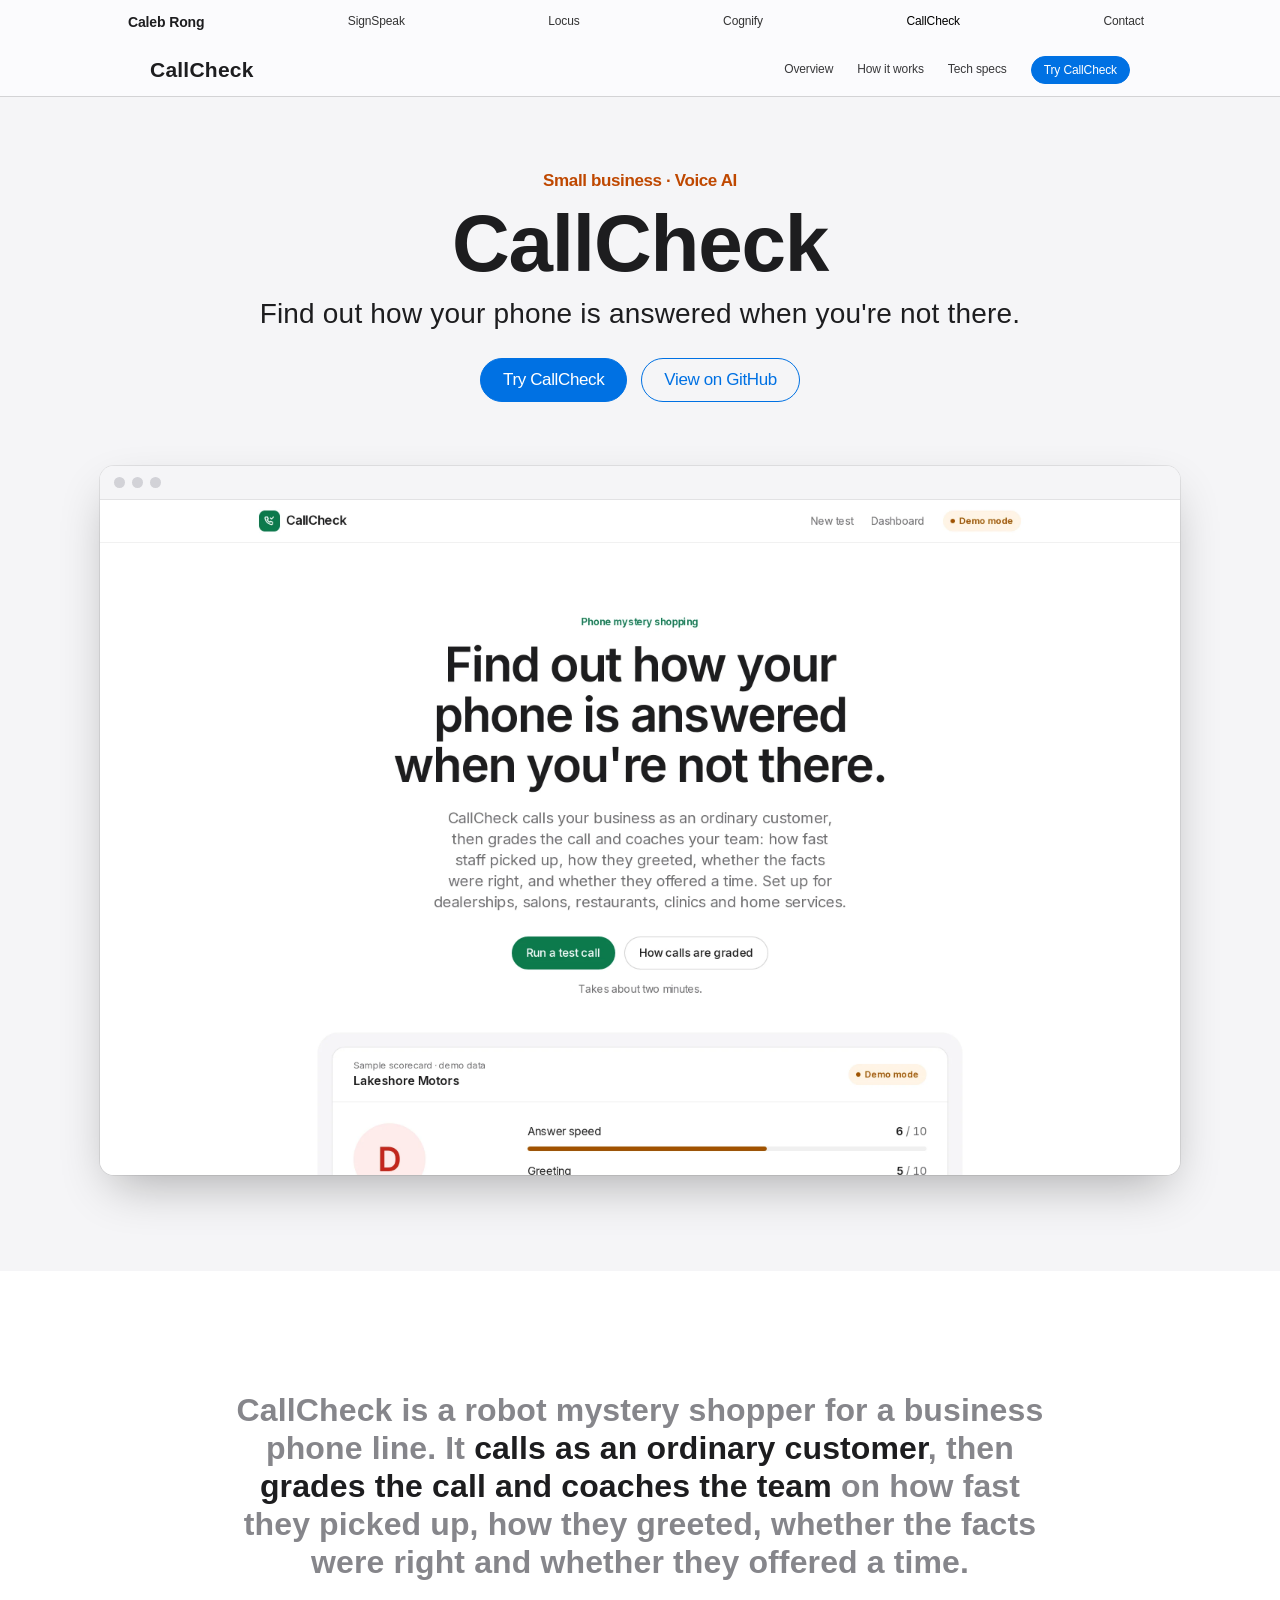
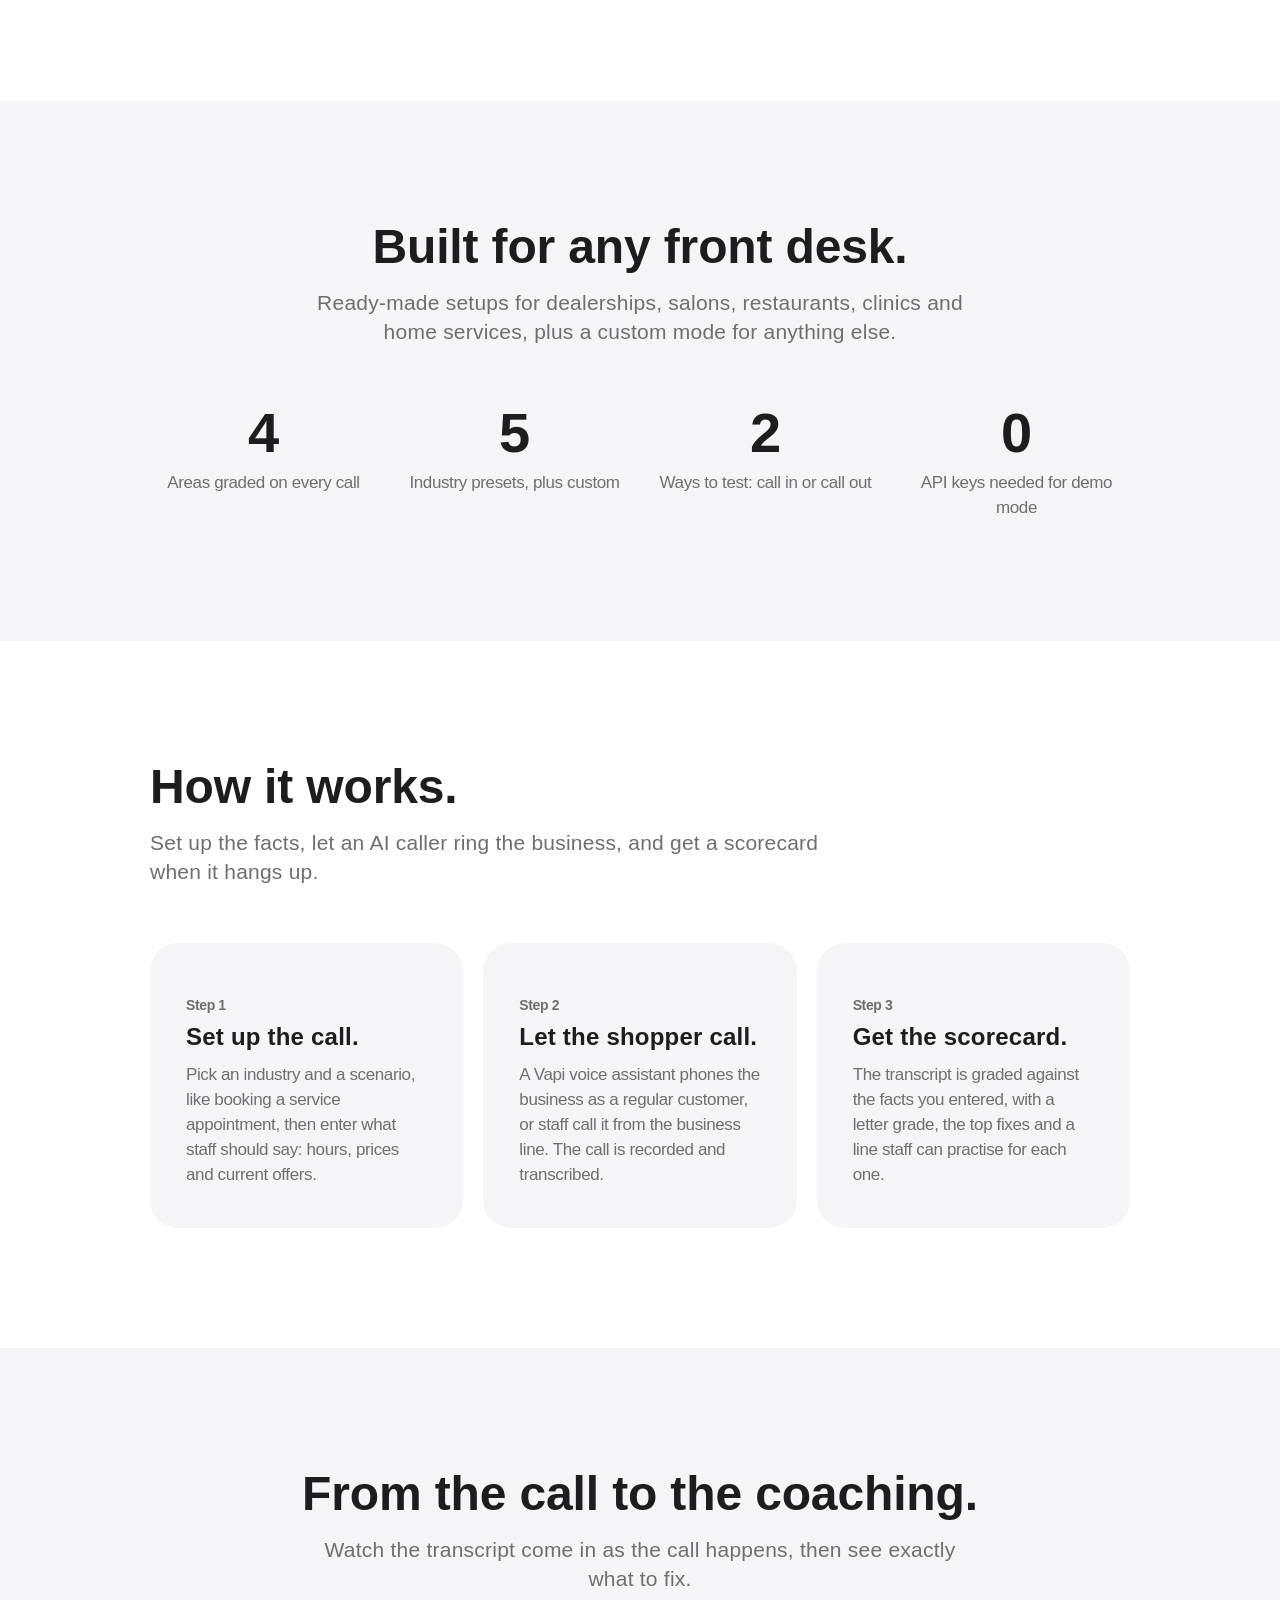
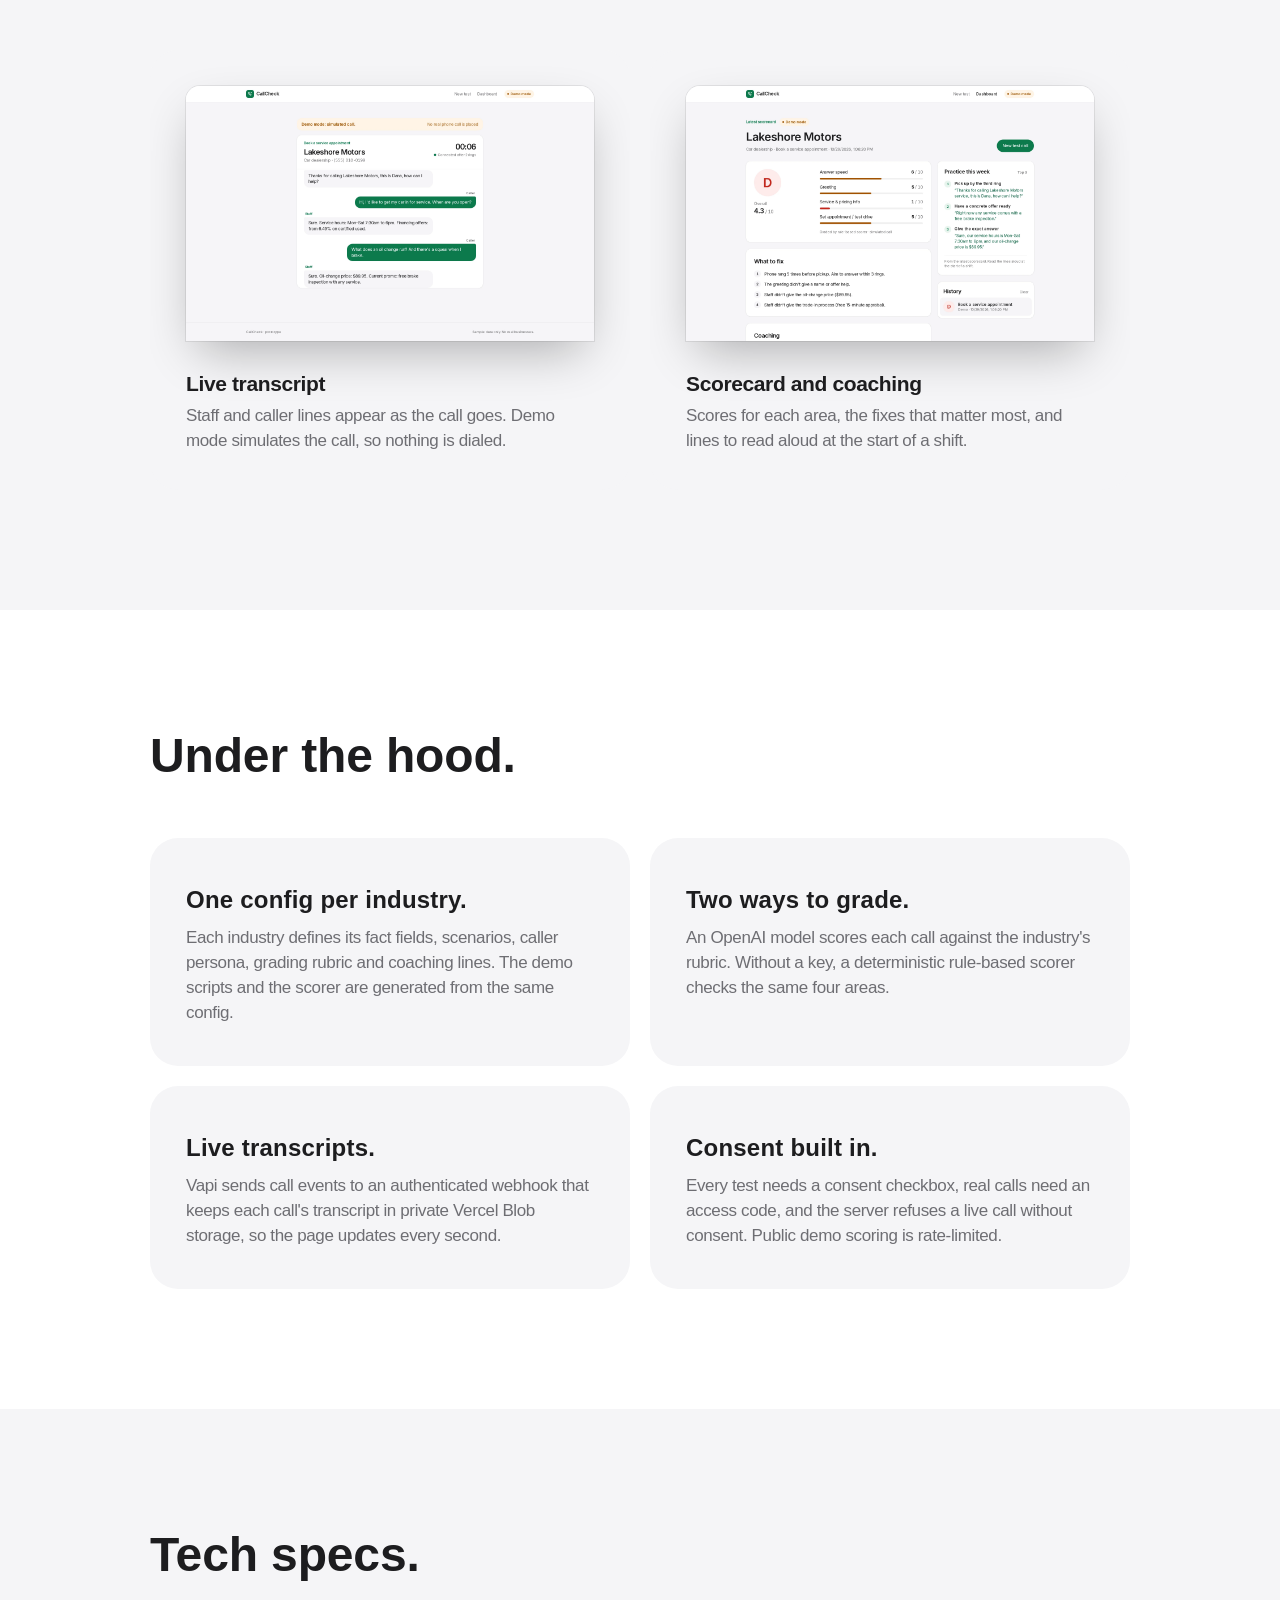
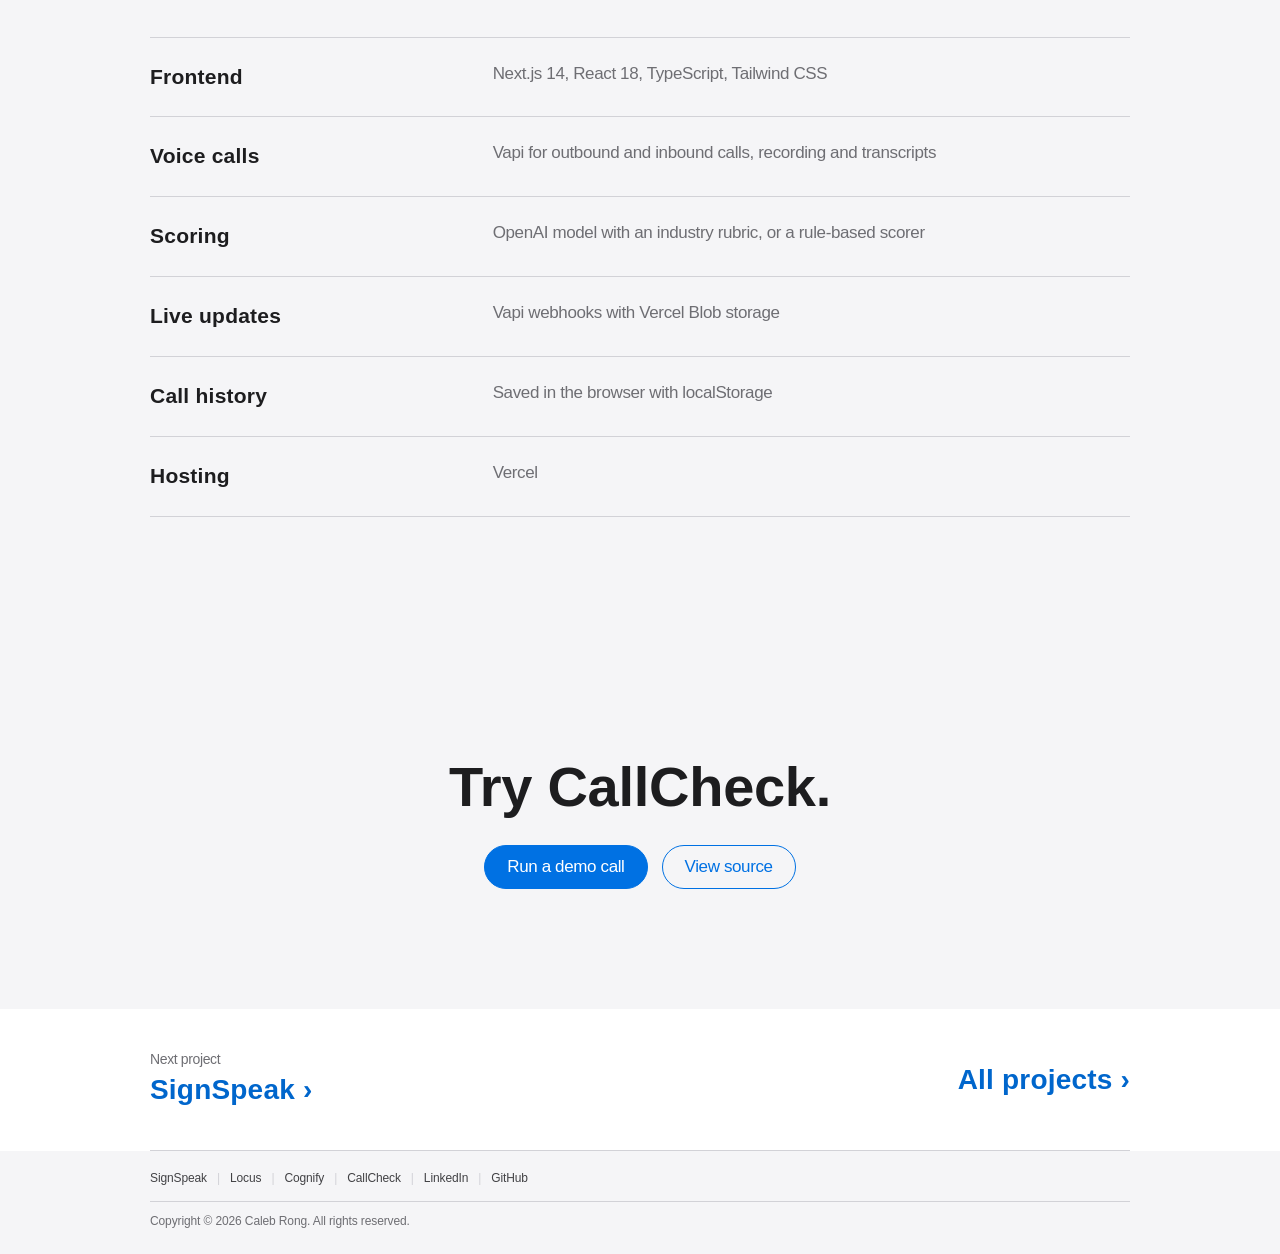
==== callcheck/index.html @ e3b4a8cb "Add CallCheck to the portfolio - New /callcheck/ project page: overview, key numbers, how it works, " ====
<!doctype html>
<html lang="en">
<head>
  <meta charset="utf-8">
  <meta name="viewport" content="width=device-width, initial-scale=1">
  <meta name="theme-color" content="#fbfbfd">
  <title>CallCheck — Caleb Rong</title>
  <meta name="description" content="CallCheck is a robot mystery shopper for a business phone line: it calls as an ordinary customer, then grades the call and coaches staff on answer speed, greeting, accuracy and booking.">
  <meta property="og:title" content="CallCheck — Caleb Rong">
  <meta property="og:description" content="Find out how your phone is answered when you're not there.">
  <meta property="og:type" content="website">
  <meta property="og:site_name" content="Caleb Rong">
  <meta property="og:url" content="https://www.caleb-rong.com/callcheck/">
  <meta property="og:image" content="https://www.caleb-rong.com/assets/og/callcheck.jpg">
  <meta property="og:image:width" content="1200">
  <meta property="og:image:height" content="630">
  <meta property="og:image:alt" content="CallCheck: Find out how your phone is answered when you're not there.">
  <meta name="twitter:card" content="summary_large_image">
  <link rel="canonical" href="https://www.caleb-rong.com/callcheck/">
  <link rel="icon" href="/assets/favicon.svg" type="image/svg+xml">
  <link rel="apple-touch-icon" href="/assets/apple-touch-icon.png">
  <link rel="preload" href="/assets/fonts/Inter-Variable.woff2" as="font" type="font/woff2" crossorigin>
  <link rel="stylesheet" href="/styles.css">
  <script src="/assets/site.js" defer></script>
</head>
<body>
  <a class="skip-link" href="#main">Skip to content</a>

  <nav class="globalnav" aria-label="Global">
    <ul class="globalnav-list">
      <li><a class="brand" href="/">Caleb Rong</a></li>
      <li><a href="/signspeak/">SignSpeak</a></li>
      <li><a href="/locus/">Locus</a></li>
      <li><a href="/cognify/">Cognify</a></li>
      <li><a href="/callcheck/" aria-current="page">CallCheck</a></li>
      <li class="hide-small"><a href="/#contact">Contact</a></li>
    </ul>
  </nav>

  <nav class="localnav" aria-label="CallCheck">
    <div class="container localnav-inner">
      <a class="localnav-title" href="#top">CallCheck</a>
      <div class="localnav-menu">
        <a href="#overview">Overview</a>
        <a href="#how-it-works">How it works</a>
        <a href="#specs">Tech specs</a>
        <a class="button button-small" href="https://callcheck-ten.vercel.app" target="_blank" rel="noopener noreferrer">Try CallCheck<span class="sr-only"> (opens in a new tab)</span></a>
      </div>
    </div>
  </nav>

  <main id="main">
    <section class="project-hero section-alt" id="top" aria-labelledby="page-title">
      <div class="container">
        <p class="eyebrow">Small business · Voice AI</p>
        <h1 class="headline-hero" id="page-title">CallCheck</h1>
        <p class="subhead">Find out how your phone is answered when you're not there.</p>
        <div class="ctas">
          <a class="button" href="https://callcheck-ten.vercel.app" target="_blank" rel="noopener noreferrer">Try CallCheck<span class="sr-only"> (opens in a new tab)</span></a>
          <a class="button button-secondary" href="https://github.com/plut0000/callcheck" target="_blank" rel="noopener noreferrer">View on GitHub<span class="sr-only"> (opens in a new tab)</span></a>
        </div>
      </div>
      <div class="project-hero-media">
        <div class="frame">
          <div class="frame-bar" aria-hidden="true"><i></i><i></i><i></i></div>
          <img src="/assets/img/callcheck-landing.webp" alt="CallCheck landing page: Find out how your phone is answered when you're not there, with a sample scorecard below." width="2880" height="1800">
        </div>
      </div>
    </section>

    <section class="section" id="overview" aria-label="Overview">
      <div class="container">
        <p class="intro reveal">CallCheck is a robot mystery shopper for a business phone line. It <strong>calls as an ordinary customer</strong>, then <strong>grades the call and coaches the team</strong> on how fast they picked up, how they greeted, whether the facts were right and whether they offered a time.</p>
      </div>
    </section>

    <section class="section section-alt" aria-labelledby="highlights-title">
      <div class="container">
        <div class="section-header center reveal">
          <h2 class="headline-section" id="highlights-title">Built for any front desk.</h2>
          <p>Ready-made setups for dealerships, salons, restaurants, clinics and home services, plus a custom mode for anything else.</p>
        </div>
        <dl class="stats reveal">
          <div class="stat"><dt>Areas graded on every call</dt><dd>4</dd></div>
          <div class="stat"><dt>Industry presets, plus custom</dt><dd>5</dd></div>
          <div class="stat"><dt>Ways to test: call in or call out</dt><dd>2</dd></div>
          <div class="stat"><dt>API keys needed for demo mode</dt><dd>0</dd></div>
        </dl>
      </div>
    </section>

    <section class="section" id="how-it-works" aria-labelledby="how-title">
      <div class="container">
        <div class="section-header reveal">
          <h2 class="headline-section" id="how-title">How it works.</h2>
          <p>Set up the facts, let an AI caller ring the business, and get a scorecard when it hangs up.</p>
        </div>
        <div class="cards reveal">
          <article class="card">
            <p class="card-step">Step 1</p>
            <h3>Set up the call.</h3>
            <p>Pick an industry and a scenario, like booking a service appointment, then enter what staff should say: hours, prices and current offers.</p>
          </article>
          <article class="card">
            <p class="card-step">Step 2</p>
            <h3>Let the shopper call.</h3>
            <p>A Vapi voice assistant phones the business as a regular customer, or staff call it from the business line. The call is recorded and transcribed.</p>
          </article>
          <article class="card">
            <p class="card-step">Step 3</p>
            <h3>Get the scorecard.</h3>
            <p>The transcript is graded against the facts you entered, with a letter grade, the top fixes and a line staff can practise for each one.</p>
          </article>
        </div>
      </div>
    </section>

    <section class="section section-alt" aria-labelledby="gallery-title">
      <div class="container">
        <div class="section-header center reveal">
          <h2 class="headline-section" id="gallery-title">From the call to the coaching.</h2>
          <p>Watch the transcript come in as the call happens, then see exactly what to fix.</p>
        </div>
        <div class="gallery reveal">
          <figure>
            <div class="frame"><img src="/assets/img/callcheck-call.webp" alt="CallCheck call screen showing a car dealership call transcript as message bubbles, with a timer." width="2880" height="1800" loading="lazy"></div>
            <figcaption><strong>Live transcript</strong>Staff and caller lines appear as the call goes. Demo mode simulates the call, so nothing is dialed.</figcaption>
          </figure>
          <figure>
            <div class="frame"><img src="/assets/img/callcheck-scorecard.webp" alt="CallCheck scorecard with a D grade, four category scores, fixes and practice tips." width="2880" height="1800" loading="lazy"></div>
            <figcaption><strong>Scorecard and coaching</strong>Scores for each area, the fixes that matter most, and lines to read aloud at the start of a shift.</figcaption>
          </figure>
        </div>
      </div>
    </section>

    <section class="section" aria-labelledby="hood-title">
      <div class="container">
        <div class="section-header reveal">
          <h2 class="headline-section" id="hood-title">Under the hood.</h2>
        </div>
        <div class="cards two reveal">
          <article class="card">
            <h3>One config per industry.</h3>
            <p>Each industry defines its fact fields, scenarios, caller persona, grading rubric and coaching lines. The demo scripts and the scorer are generated from the same config.</p>
          </article>
          <article class="card">
            <h3>Two ways to grade.</h3>
            <p>An OpenAI model scores each call against the industry's rubric. Without a key, a deterministic rule-based scorer checks the same four areas.</p>
          </article>
          <article class="card">
            <h3>Live transcripts.</h3>
            <p>Vapi sends call events to an authenticated webhook that keeps each call's transcript in private Vercel Blob storage, so the page updates every second.</p>
          </article>
          <article class="card">
            <h3>Consent built in.</h3>
            <p>Every test needs a consent checkbox, real calls need an access code, and the server refuses a live call without consent. Public demo scoring is rate-limited.</p>
          </article>
        </div>
      </div>
    </section>

    <section class="section section-alt" id="specs" aria-labelledby="specs-title">
      <div class="container">
        <div class="section-header reveal">
          <h2 class="headline-section" id="specs-title">Tech specs.</h2>
        </div>
        <dl class="specs reveal">
          <div><dt>Frontend</dt><dd>Next.js 14, React 18, TypeScript, Tailwind CSS</dd></div>
          <div><dt>Voice calls</dt><dd>Vapi for outbound and inbound calls, recording and transcripts</dd></div>
          <div><dt>Scoring</dt><dd>OpenAI model with an industry rubric, or a rule-based scorer</dd></div>
          <div><dt>Live updates</dt><dd>Vapi webhooks with Vercel Blob storage</dd></div>
          <div><dt>Call history</dt><dd>Saved in the browser with localStorage</dd></div>
          <div><dt>Hosting</dt><dd>Vercel</dd></div>
        </dl>
      </div>
    </section>

    <section class="cta-band" aria-labelledby="cta-title">
      <div class="container reveal">
        <h2 class="headline" id="cta-title">Try CallCheck.</h2>
        <div class="ctas">
          <a class="button" href="https://callcheck-ten.vercel.app" target="_blank" rel="noopener noreferrer">Run a demo call<span class="sr-only"> (opens in a new tab)</span></a>
          <a class="button button-secondary" href="https://github.com/plut0000/callcheck" target="_blank" rel="noopener noreferrer">View source<span class="sr-only"> (opens in a new tab)</span></a>
        </div>
      </div>
    </section>

    <div class="container next-project">
      <div><span>Next project</span><a class="more" href="/signspeak/">SignSpeak</a></div>
      <a class="more" href="/">All projects</a>
    </div>
  </main>

  <footer class="footer">
    <div class="container">
      <ul class="footer-links">
        <li><a href="/signspeak/">SignSpeak</a></li>
        <li><a href="/locus/">Locus</a></li>
        <li><a href="/cognify/">Cognify</a></li>
        <li><a href="/callcheck/">CallCheck</a></li>
        <li><a href="https://www.linkedin.com/in/calebrong/" target="_blank" rel="noopener noreferrer">LinkedIn</a></li>
        <li><a href="https://github.com/plut0000" target="_blank" rel="noopener noreferrer">GitHub</a></li>
      </ul>
      <p>Copyright © 2026 Caleb Rong. All rights reserved.</p>
    </div>
  </footer>
</body>
</html>
---- styles.css ----
@font-face {
  font-family: "InterVariable";
  src: url("/assets/fonts/Inter-Variable.woff2") format("woff2");
  font-weight: 100 900;
  font-display: swap;
}

:root {
  --text: #1d1d1f;
  --text-secondary: #6e6e73;
  --text-tertiary: #86868b;
  --bg: #fff;
  --bg-alt: #f5f5f7;
  --border: #d2d2d7;
  --blue: #0071e3;
  --link: #0066cc;
  --link-dark: #2997ff;
  --accent: #bf4800;
  --radius-card: 28px;
  --radius-frame: 14px;
  --content: 980px;
  --gutter: 22px;
  --font: -apple-system, BlinkMacSystemFont, "SF Pro Display", "SF Pro Text", "InterVariable", "Helvetica Neue", Helvetica, Arial, sans-serif;
}

/* Base */

*,
*::before,
*::after {
  box-sizing: border-box;
}

html {
  scroll-behavior: smooth;
  scroll-padding-top: 64px;
}

body {
  margin: 0;
  background: var(--bg);
  color: var(--text);
  font-family: var(--font);
  font-size: 17px;
  line-height: 1.47;
  letter-spacing: -0.022em;
  -webkit-font-smoothing: antialiased;
  -moz-osx-font-smoothing: grayscale;
}

h1,
h2,
h3,
p,
dl,
dd,
figure {
  margin: 0;
}

h1,
h2,
h3 {
  font-weight: 600;
  text-wrap: balance;
}

a {
  color: var(--link);
  text-decoration: none;
}

a:hover {
  text-decoration: underline;
}

img {
  display: block;
  max-width: 100%;
  height: auto;
}

:is(a, button):focus-visible {
  outline: 2px solid var(--blue);
  outline-offset: 3px;
  border-radius: 4px;
}

.container {
  width: min(var(--content), 100% - 2 * var(--gutter));
  margin-inline: auto;
}

.sr-only {
  position: absolute;
  width: 1px;
  height: 1px;
  padding: 0;
  margin: -1px;
  overflow: hidden;
  clip: rect(0, 0, 0, 0);
  white-space: nowrap;
  border: 0;
}

.skip-link {
  position: fixed;
  top: -100px;
  left: 12px;
  z-index: 100;
  padding: 8px 14px;
  border-radius: 8px;
  background: var(--text);
  color: #fff;
  font-size: 14px;
}

.skip-link:focus {
  top: 8px;
  text-decoration: none;
}

/* Buttons and links */

.button {
  display: inline-flex;
  align-items: center;
  justify-content: center;
  min-height: 44px;
  padding: 11px 22px;
  border: 1px solid var(--blue);
  border-radius: 980px;
  background: var(--blue);
  color: #fff;
  font-size: 17px;
  line-height: 1.18;
  letter-spacing: -0.022em;
  white-space: nowrap;
  transition: background-color 0.2s, color 0.2s;
}

.button:hover {
  background: #0077ed;
  text-decoration: none;
}

.button-secondary {
  background: transparent;
  color: var(--blue);
}

.button-secondary:hover {
  background: var(--blue);
  color: #fff;
}

.dark .button-secondary {
  border-color: var(--link-dark);
  color: var(--link-dark);
}

.dark .button-secondary:hover {
  background: var(--link-dark);
  color: #000;
}

.button-small {
  min-height: 28px;
  padding: 4px 12px;
  font-size: 12px;
  letter-spacing: -0.01em;
}

.ctas {
  display: flex;
  flex-wrap: wrap;
  justify-content: center;
  gap: 14px;
  margin-top: 28px;
}

.more {
  font-size: 17px;
}

.more::after {
  content: " ›";
}

/* Global navigation */

.globalnav {
  position: relative;
  z-index: 50;
  height: 44px;
  background: rgb(251 251 253 / 0.8);
  backdrop-filter: saturate(180%) blur(20px);
  -webkit-backdrop-filter: saturate(180%) blur(20px);
}

.globalnav.sticky {
  position: sticky;
  top: 0;
}

.globalnav-list {
  display: flex;
  align-items: center;
  justify-content: space-between;
  height: 100%;
  width: min(1024px, 100% - 2 * var(--gutter));
  margin: 0 auto;
  padding: 0;
  list-style: none;
}

.globalnav a {
  display: inline-flex;
  align-items: center;
  height: 44px;
  padding: 0 8px;
  color: rgb(0 0 0 / 0.8);
  font-size: 12px;
  letter-spacing: -0.01em;
  transition: color 0.2s;
}

.globalnav a:hover {
  color: #000;
  text-decoration: none;
}

.globalnav a[aria-current="page"] {
  color: #000;
}

.globalnav .brand {
  padding-left: 0;
  font-size: 14px;
  font-weight: 600;
  color: var(--text);
}

/* Local (project) navigation */

.localnav {
  position: sticky;
  top: 0;
  z-index: 40;
  border-bottom: 1px solid rgb(0 0 0 / 0.16);
  background: rgb(251 251 253 / 0.8);
  backdrop-filter: saturate(180%) blur(20px);
  -webkit-backdrop-filter: saturate(180%) blur(20px);
}

.localnav-inner {
  display: flex;
  align-items: center;
  justify-content: space-between;
  height: 52px;
}

.localnav-title {
  font-size: 21px;
  font-weight: 600;
  letter-spacing: 0.011em;
  color: var(--text);
}

.localnav-title:hover {
  text-decoration: none;
}

.localnav-menu {
  display: flex;
  align-items: center;
  gap: 24px;
}

.localnav-menu > a:not(.button) {
  font-size: 12px;
  letter-spacing: -0.01em;
  color: var(--text);
  opacity: 0.88;
}

.localnav-menu > a:not(.button):hover {
  color: var(--link);
  text-decoration: none;
  opacity: 1;
}

/* Typography helpers */

.eyebrow {
  font-size: 17px;
  font-weight: 600;
  color: var(--accent);
}

.headline-hero {
  font-size: 80px;
  line-height: 1.05;
  letter-spacing: -0.015em;
}

.headline {
  font-size: 56px;
  line-height: 1.07;
  letter-spacing: -0.005em;
}

.headline-section {
  font-size: 48px;
  line-height: 1.08;
  letter-spacing: -0.003em;
}

.subhead {
  font-size: 28px;
  font-weight: 400;
  line-height: 1.14;
  letter-spacing: 0.007em;
}

.center {
  text-align: center;
}

/* Home hero */

.home-hero {
  padding: 96px 0 72px;
  text-align: center;
}

.home-hero .eyebrow {
  margin-bottom: 8px;
  color: var(--text-secondary);
  font-weight: 500;
  font-size: 21px;
  letter-spacing: 0.011em;
}

.home-hero .subhead {
  max-width: 720px;
  margin: 16px auto 0;
  color: var(--text-secondary);
}

/* Home project tiles */

.tiles {
  display: grid;
  gap: 12px;
  padding: 0 12px 12px;
}

.tiles-split {
  display: grid;
  grid-template-columns: repeat(2, minmax(0, 1fr));
  gap: 12px;
}

.tile {
  position: relative;
  display: flex;
  flex-direction: column;
  align-items: center;
  overflow: hidden;
  padding: 56px 24px 0;
  background: var(--bg-alt);
  text-align: center;
}

.tile.dark {
  background: #000;
  color: #f5f5f7;
}

.tile-full {
  min-height: 692px;
}

.tile-half {
  min-height: 580px;
}

.tile .eyebrow {
  margin-bottom: 6px;
  font-size: 14px;
  letter-spacing: -0.016em;
}

.tile.dark .eyebrow {
  color: #ff9f4d;
}

.tile h2 {
  font-size: 56px;
  line-height: 1.07;
  letter-spacing: -0.005em;
}

.tile-half h2 {
  font-size: 40px;
  line-height: 1.1;
}

.tile .subhead {
  margin-top: 6px;
}

.tile-half .subhead {
  font-size: 21px;
  line-height: 1.19;
  letter-spacing: 0.011em;
}

.tile .ctas {
  margin-top: 18px;
}

.tile-half .button {
  min-height: 36px;
  padding: 8px 16px;
  font-size: 14px;
}

.tile-media {
  width: min(960px, 92%);
  margin-top: auto;
  padding-top: 40px;
}

.tile-half .tile-media {
  width: 94%;
}

/* Crop the two half-tile screenshots to one shape so their frames line up. */
.tile-half .frame img {
  width: 100%;
  aspect-ratio: 16 / 10;
  object-fit: cover;
  object-position: top center;
}

/* Screenshot frame: a quiet browser window with only the corners and shadow. */

.frame {
  overflow: hidden;
  border-radius: var(--radius-frame);
  background: #fff;
  box-shadow: 0 0 0 1px rgb(0 0 0 / 0.08), 0 20px 50px -12px rgb(0 0 0 / 0.3);
}

.dark .frame {
  box-shadow: 0 0 0 1px rgb(255 255 255 / 0.12), 0 24px 60px -12px rgb(0 0 0 / 0.8);
}

.tile-media .frame {
  border-bottom-left-radius: 0;
  border-bottom-right-radius: 0;
}

.tile:hover .frame {
  transform: translateY(-4px);
}

.frame {
  transition: transform 0.6s cubic-bezier(0.2, 0.8, 0.2, 1);
}

.frame-bar {
  display: flex;
  gap: 7px;
  padding: 11px 14px;
  border-bottom: 1px solid rgb(0 0 0 / 0.08);
  background: #f5f5f7;
}

.frame-bar i {
  width: 11px;
  height: 11px;
  border-radius: 50%;
  background: #d2d2d7;
}

.dark .frame-bar {
  border-bottom-color: rgb(255 255 255 / 0.1);
  background: #1d1d1f;
}

.dark .frame-bar i {
  background: #48484a;
}

/* Contact */

.contact {
  padding: 120px 0;
  text-align: center;
}

.contact .subhead {
  margin-top: 12px;
  color: var(--text-secondary);
}

/* Project page hero */

.project-hero {
  padding: 72px 0 96px;
  text-align: center;
  overflow: hidden;
}

.project-hero .eyebrow {
  margin-bottom: 8px;
}

.project-hero .subhead {
  margin-top: 12px;
}

.project-hero-media {
  width: min(1080px, 100% - 2 * var(--gutter));
  margin: 64px auto 0;
}

.project-hero.dark {
  background: #000;
  color: #f5f5f7;
}

.project-hero.dark .eyebrow {
  color: #ff9f4d;
}

/* Sections */

.section {
  padding: 120px 0;
}

.section-alt {
  background: var(--bg-alt);
}

.section-header {
  margin-bottom: 56px;
}

.section-header p {
  max-width: 680px;
  margin-top: 16px;
  font-size: 21px;
  line-height: 1.38;
  letter-spacing: 0.011em;
  color: var(--text-secondary);
}

.section-header.center p {
  margin-inline: auto;
}

/* Big intro paragraph with emphasized phrases */

.intro {
  max-width: 820px;
  margin: 0 auto;
  font-size: 32px;
  font-weight: 600;
  line-height: 1.19;
  letter-spacing: 0.004em;
  color: var(--text-tertiary);
  text-align: center;
}

.intro strong {
  color: var(--text);
  font-weight: 600;
}

/* Stats */

.stats {
  display: grid;
  grid-template-columns: repeat(4, minmax(0, 1fr));
  gap: 32px 24px;
  text-align: center;
}

.stats.three {
  grid-template-columns: repeat(3, minmax(0, 1fr));
}

.stat dt {
  order: 2;
  margin-top: 8px;
  font-size: 17px;
  color: var(--text-secondary);
}

.stat {
  display: flex;
  flex-direction: column;
}

.stat dd {
  order: 1;
  font-size: 56px;
  font-weight: 600;
  line-height: 1.07;
  letter-spacing: -0.005em;
  font-variant-numeric: tabular-nums;
}

.stat dd small {
  font-size: 0.5em;
  font-weight: 600;
}

/* Cards */

.cards {
  display: grid;
  grid-template-columns: repeat(3, minmax(0, 1fr));
  gap: 20px;
}

.cards.two {
  grid-template-columns: repeat(2, minmax(0, 1fr));
}

.card {
  padding: 40px 36px;
  border-radius: var(--radius-card);
  background: var(--bg-alt);
}

.section-alt .card {
  background: var(--bg);
}

.card-step {
  font-size: 14px;
  font-weight: 600;
  color: var(--accent);
}

.card h3 {
  margin-top: 8px;
  font-size: 24px;
  line-height: 1.17;
  letter-spacing: 0.009em;
}

.card p {
  margin-top: 12px;
  color: var(--text-secondary);
}

/* Gallery */

.gallery {
  display: grid;
  grid-template-columns: repeat(2, minmax(0, 1fr));
  gap: 20px;
}

.gallery figure {
  overflow: hidden;
  border-radius: var(--radius-card);
  background: var(--bg-alt);
}

.gallery .frame {
  margin: 36px 36px 0;
  border-bottom-left-radius: 0;
  border-bottom-right-radius: 0;
}

.gallery figcaption {
  padding: 28px 36px 36px;
  font-size: 17px;
  color: var(--text-secondary);
}

.gallery figcaption strong {
  display: block;
  margin-bottom: 4px;
  font-size: 21px;
  font-weight: 600;
  color: var(--text);
}

.showcase {
  width: min(1080px, 100% - 2 * var(--gutter));
  margin: 0 auto;
}

.showcase figcaption {
  max-width: 680px;
  margin: 28px auto 0;
  font-size: 17px;
  color: var(--text-secondary);
  text-align: center;
}

/* Tech specs */

.specs {
  border-top: 1px solid var(--border);
}

.specs > div {
  display: grid;
  grid-template-columns: minmax(0, 1fr) minmax(0, 2fr);
  gap: 24px;
  padding: 24px 0;
  border-bottom: 1px solid var(--border);
}

.specs dt {
  font-size: 21px;
  font-weight: 600;
  letter-spacing: 0.011em;
}

.specs dd {
  color: var(--text-secondary);
}

/* End-of-page call to action and next project */

.cta-band {
  padding: 120px 0;
  background: var(--bg-alt);
  text-align: center;
}

.next-project {
  display: flex;
  align-items: center;
  justify-content: space-between;
  gap: 24px;
  padding: 40px 0;
  border-bottom: 1px solid var(--border);
}

.next-project span {
  display: block;
  font-size: 14px;
  color: var(--text-secondary);
}

.next-project a {
  font-size: 28px;
  font-weight: 600;
  letter-spacing: 0.007em;
}

/* Footer */

.footer {
  padding: 20px 0 24px;
  background: var(--bg-alt);
  font-size: 12px;
  line-height: 1.33;
  letter-spacing: -0.01em;
  color: var(--text-secondary);
}

.footer-links {
  display: flex;
  flex-wrap: wrap;
  gap: 8px 0;
  margin: 0 0 12px;
  padding: 0 0 14px;
  border-bottom: 1px solid var(--border);
  list-style: none;
}

.footer-links li + li::before {
  content: "|";
  margin: 0 10px;
  color: var(--border);
}

.footer-links a {
  color: #424245;
}

/* Scroll reveal (only when JS is available) */

.js .reveal {
  opacity: 0;
  transform: translateY(32px);
  transition: opacity 0.9s ease, transform 0.9s cubic-bezier(0.2, 0.8, 0.2, 1);
}

.js .reveal.is-visible {
  opacity: 1;
  transform: none;
}

/* Responsive */

@media (max-width: 1068px) {
  .headline-hero {
    font-size: 64px;
  }

  .headline,
  .tile h2 {
    font-size: 48px;
  }

  .headline-section {
    font-size: 40px;
  }

  .subhead {
    font-size: 24px;
  }

  .tile-half h2 {
    font-size: 32px;
  }

  .tile-half .subhead {
    font-size: 19px;
  }

  .tile-full {
    min-height: 620px;
  }

  .tile-half {
    min-height: 500px;
  }

  .intro {
    font-size: 28px;
  }

  .stat dd {
    font-size: 48px;
  }

  .card {
    padding: 32px 28px;
  }
}

@media (max-width: 834px) {
  .tiles-split,
  .cards,
  .cards.two,
  .gallery {
    grid-template-columns: 1fr;
  }

  .stats {
    grid-template-columns: repeat(2, minmax(0, 1fr));
  }

  .tile-half {
    min-height: 0;
  }
}

@media (max-width: 734px) {
  :root {
    --gutter: 16px;
  }

  .headline-hero {
    font-size: 48px;
  }

  .headline,
  .tile h2 {
    font-size: 40px;
  }

  .headline-section {
    font-size: 32px;
  }

  .subhead {
    font-size: 21px;
    line-height: 1.19;
  }

  .home-hero {
    padding: 64px 0 48px;
  }

  .home-hero .eyebrow {
    font-size: 17px;
  }

  .tiles {
    padding: 0 0 12px;
  }

  .tile {
    padding-top: 48px;
  }

  .tile-full {
    min-height: 0;
  }

  .tile-media {
    width: 100%;
    padding-top: 32px;
  }

  .tile-half h2 {
    font-size: 32px;
  }

  .section,
  .contact,
  .cta-band {
    padding: 80px 0;
  }

  .section-header {
    margin-bottom: 40px;
  }

  .section-header p {
    font-size: 19px;
  }

  .intro {
    font-size: 24px;
    text-align: left;
  }

  .stat dd {
    font-size: 40px;
  }

  .project-hero {
    padding: 48px 0 64px;
  }

  .project-hero-media {
    margin-top: 40px;
  }

  .localnav-menu > a:not(.button) {
    display: none;
  }

  .gallery .frame {
    margin: 24px 24px 0;
  }

  .gallery figcaption {
    padding: 24px;
  }

  .specs > div {
    grid-template-columns: 1fr;
    gap: 4px;
    padding: 20px 0;
  }

  .specs dt {
    font-size: 19px;
  }

  .globalnav .hide-small {
    display: none;
  }

  .globalnav a {
    padding: 0 6px;
  }

  .next-project a {
    font-size: 24px;
  }
}

@media (prefers-reduced-motion: reduce) {
  html {
    scroll-behavior: auto;
  }

  *,
  *::before,
  *::after {
    transition: none !important;
  }

  .js .reveal {
    opacity: 1;
    transform: none;
  }
}
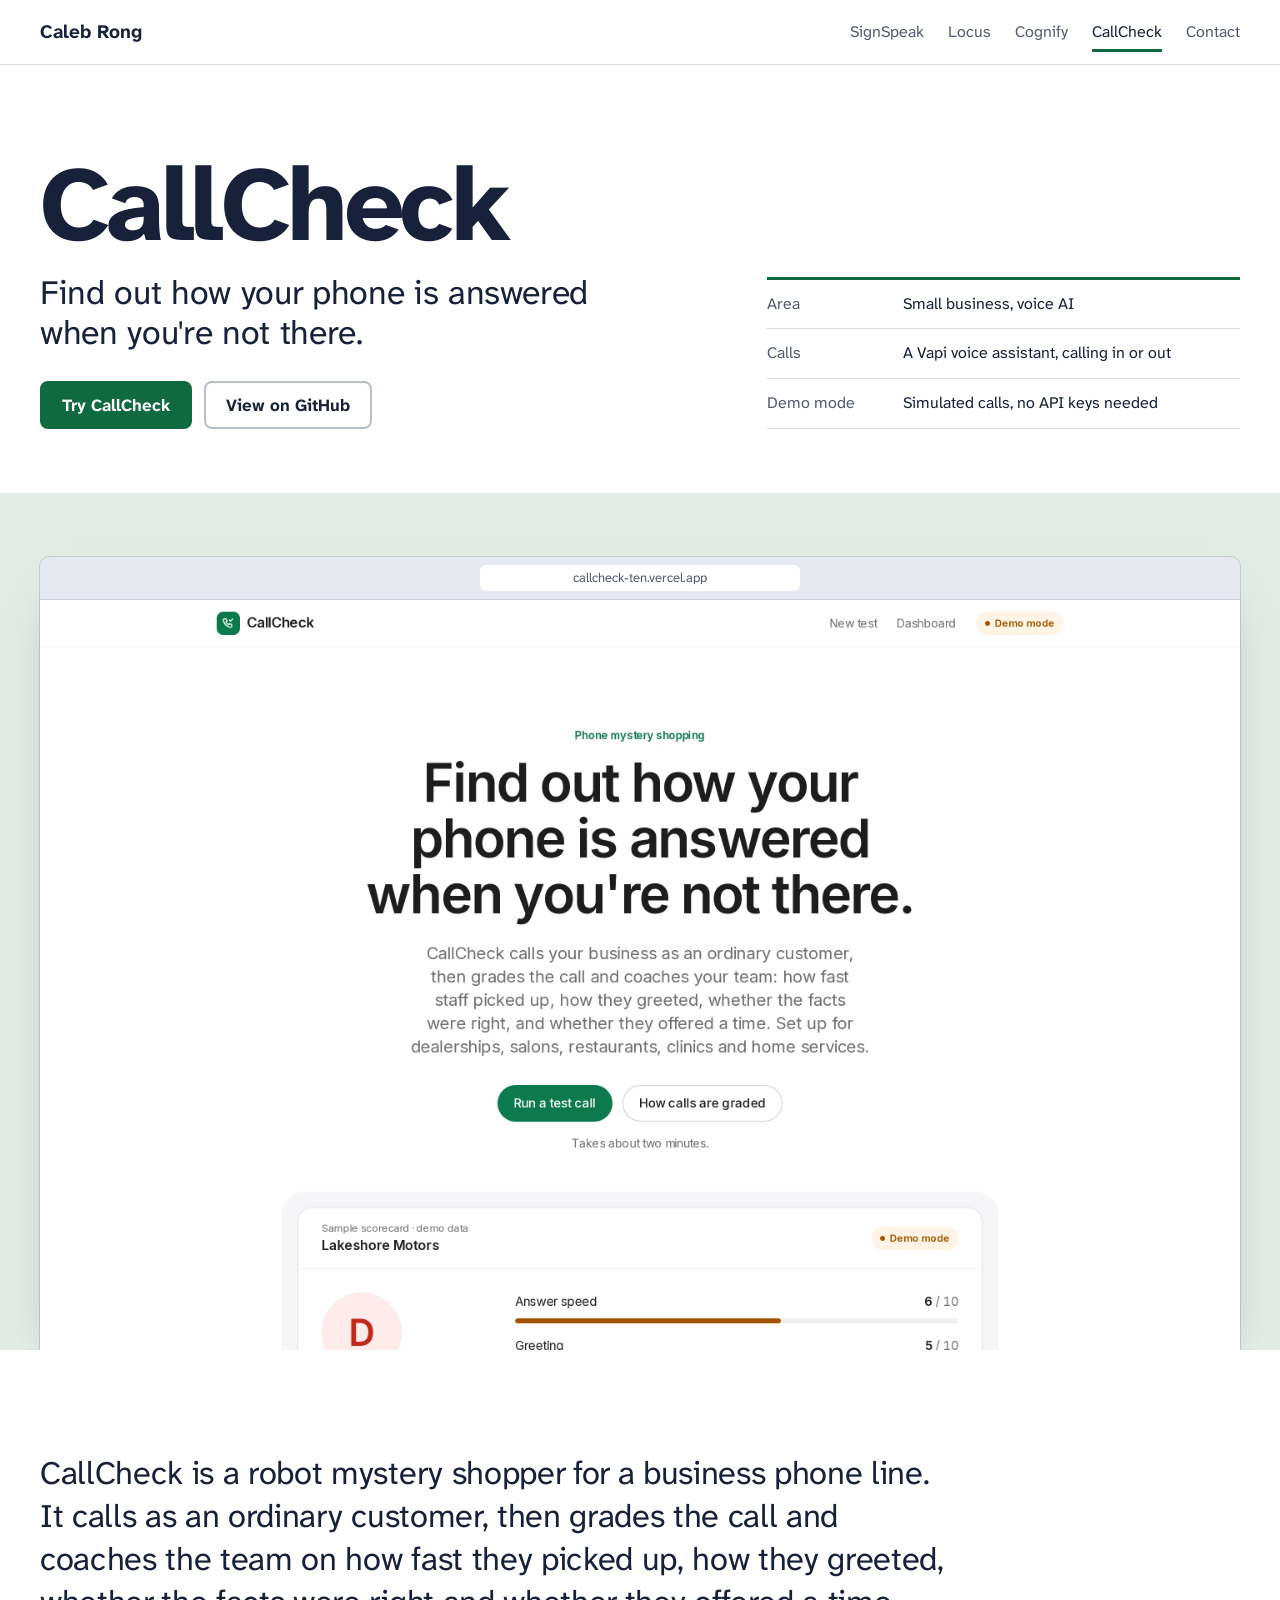
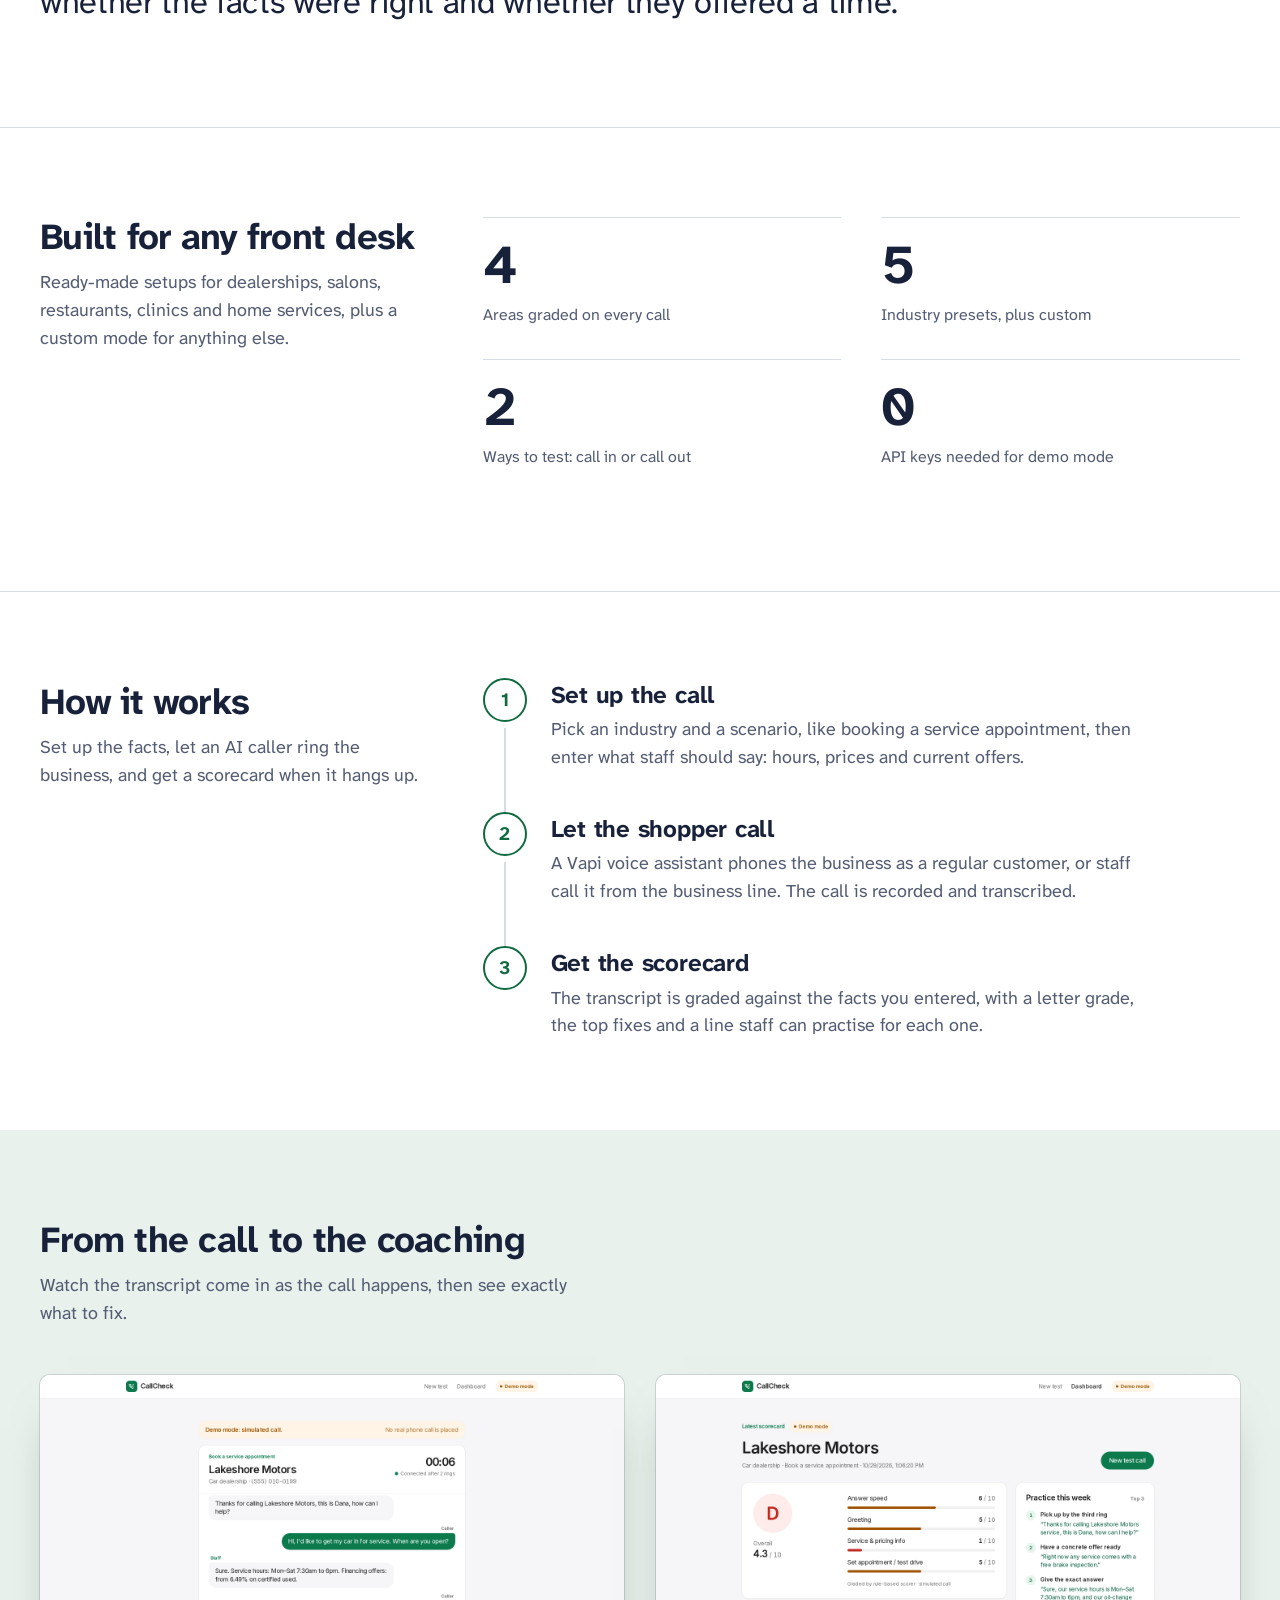
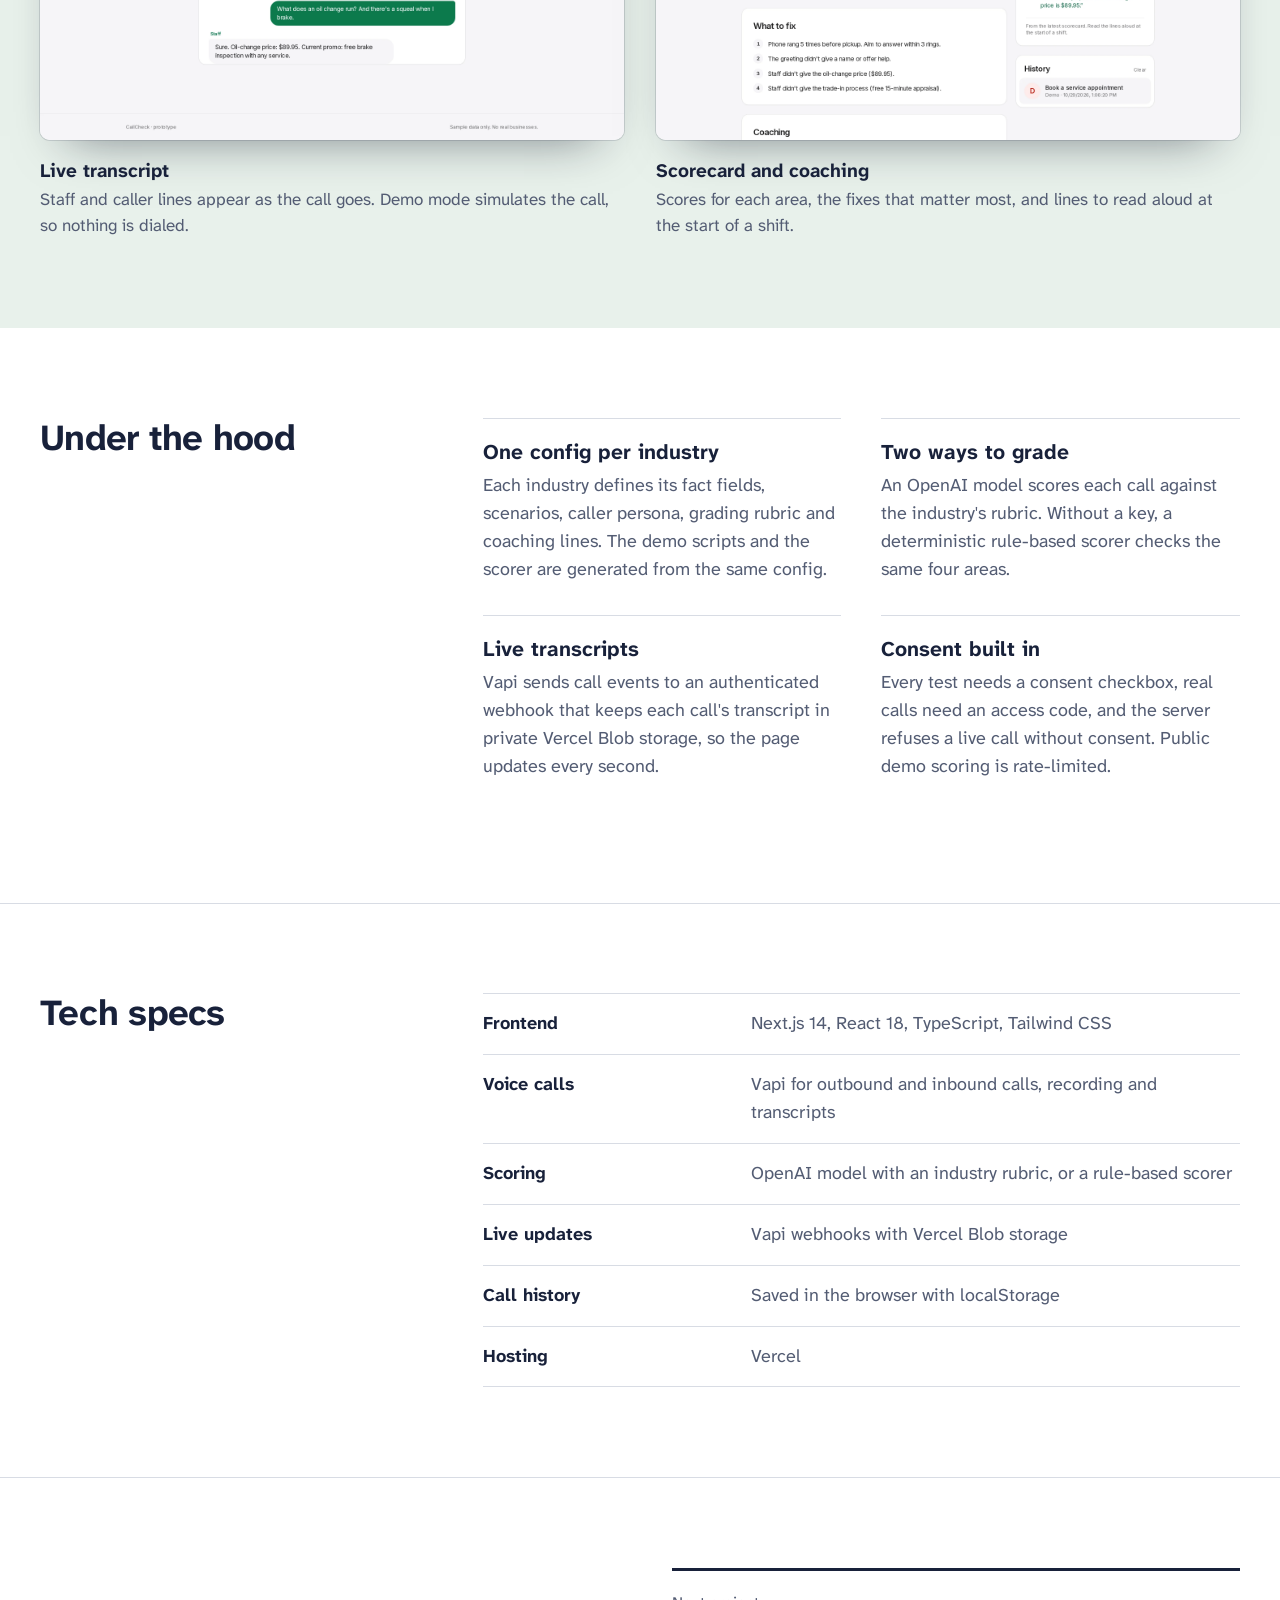
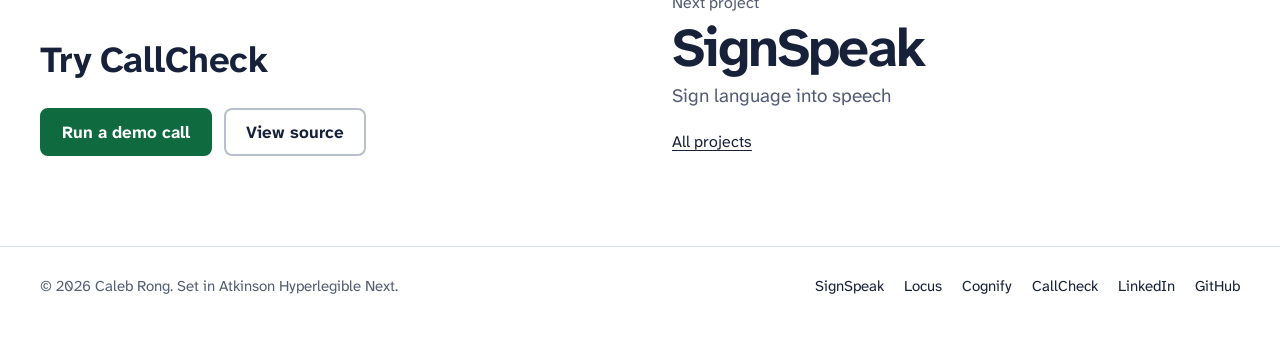
==== commit b4900c92: "Redesign the portfolio with its own visual identity Replace the apple.com-style layout with a design" ====
--- a/callcheck/index.html
+++ b/callcheck/index.html
@@ -3,7 +3,7 @@
 <head>
   <meta charset="utf-8">
   <meta name="viewport" content="width=device-width, initial-scale=1">
-  <meta name="theme-color" content="#fbfbfd">
+  <meta name="theme-color" content="#ffffff">
   <title>CallCheck — Caleb Rong</title>
   <meta name="description" content="CallCheck is a robot mystery shopper for a business phone line: it calls as an ordinary customer, then grades the call and coaches staff on answer speed, greeting, accuracy and booking.">
   <meta property="og:title" content="CallCheck — Caleb Rong">
@@ -19,109 +19,100 @@
   <link rel="canonical" href="https://www.caleb-rong.com/callcheck/">
   <link rel="icon" href="/assets/favicon.svg" type="image/svg+xml">
   <link rel="apple-touch-icon" href="/assets/apple-touch-icon.png">
-  <link rel="preload" href="/assets/fonts/Inter-Variable.woff2" as="font" type="font/woff2" crossorigin>
+  <link rel="preload" href="/assets/fonts/AtkinsonHyperlegibleNext-Variable.woff2" as="font" type="font/woff2" crossorigin>
   <link rel="stylesheet" href="/styles.css">
-  <script src="/assets/site.js" defer></script>
 </head>
-<body>
+<body class="callcheck">
   <a class="skip-link" href="#main">Skip to content</a>
 
-  <nav class="globalnav" aria-label="Global">
-    <ul class="globalnav-list">
-      <li><a class="brand" href="/">Caleb Rong</a></li>
-      <li><a href="/signspeak/">SignSpeak</a></li>
-      <li><a href="/locus/">Locus</a></li>
-      <li><a href="/cognify/">Cognify</a></li>
-      <li><a href="/callcheck/" aria-current="page">CallCheck</a></li>
-      <li class="hide-small"><a href="/#contact">Contact</a></li>
-    </ul>
-  </nav>
-
-  <nav class="localnav" aria-label="CallCheck">
-    <div class="container localnav-inner">
-      <a class="localnav-title" href="#top">CallCheck</a>
-      <div class="localnav-menu">
-        <a href="#overview">Overview</a>
-        <a href="#how-it-works">How it works</a>
-        <a href="#specs">Tech specs</a>
-        <a class="button button-small" href="https://callcheck-ten.vercel.app" target="_blank" rel="noopener noreferrer">Try CallCheck<span class="sr-only"> (opens in a new tab)</span></a>
+  <header class="site-header">
+    <nav class="wrap site-nav" aria-label="Global">
+      <a class="brand" href="/">Caleb Rong</a>
+      <ul class="nav-links">
+        <li><a href="/signspeak/">SignSpeak</a></li>
+        <li><a href="/locus/">Locus</a></li>
+        <li><a href="/cognify/">Cognify</a></li>
+        <li><a href="/callcheck/" aria-current="page">CallCheck</a></li>
+        <li class="hide-small"><a href="/#contact">Contact</a></li>
+      </ul>
+    </nav>
+  </header>
+
+  <main id="main">
+    <section class="p-hero" aria-labelledby="page-title">
+      <div class="wrap">
+        <div>
+          <h1 class="p-title" id="page-title">CallCheck</h1>
+          <p class="p-tagline">Find out how your phone is answered when you're not there.</p>
+          <div class="actions">
+            <a class="btn" href="https://callcheck-ten.vercel.app" target="_blank" rel="noopener noreferrer">Try CallCheck<span class="sr-only"> (opens in a new tab)</span></a>
+            <a class="btn btn-line" href="https://github.com/plut0000/callcheck" target="_blank" rel="noopener noreferrer">View on GitHub<span class="sr-only"> (opens in a new tab)</span></a>
+          </div>
+        </div>
+        <dl class="meta">
+          <div><dt>Area</dt><dd>Small business, voice AI</dd></div>
+          <div><dt>Calls</dt><dd>A Vapi voice assistant, calling in or out</dd></div>
+          <div><dt>Demo mode</dt><dd>Simulated calls, no API keys needed</dd></div>
+        </dl>
+      </div>
+    </section>
+
+    <div class="band">
+      <div class="frame">
+        <div class="frame-bar" aria-hidden="true"><span>callcheck-ten.vercel.app</span></div>
+        <img src="/assets/img/callcheck-landing.webp" alt="CallCheck landing page: Find out how your phone is answered when you're not there, with a sample scorecard below." width="2880" height="1800">
       </div>
     </div>
-  </nav>
-
-  <main id="main">
-    <section class="project-hero section-alt" id="top" aria-labelledby="page-title">
-      <div class="container">
-        <p class="eyebrow">Small business · Voice AI</p>
-        <h1 class="headline-hero" id="page-title">CallCheck</h1>
-        <p class="subhead">Find out how your phone is answered when you're not there.</p>
-        <div class="ctas">
-          <a class="button" href="https://callcheck-ten.vercel.app" target="_blank" rel="noopener noreferrer">Try CallCheck<span class="sr-only"> (opens in a new tab)</span></a>
-          <a class="button button-secondary" href="https://github.com/plut0000/callcheck" target="_blank" rel="noopener noreferrer">View on GitHub<span class="sr-only"> (opens in a new tab)</span></a>
-        </div>
-      </div>
-      <div class="project-hero-media">
-        <div class="frame">
-          <div class="frame-bar" aria-hidden="true"><i></i><i></i><i></i></div>
-          <img src="/assets/img/callcheck-landing.webp" alt="CallCheck landing page: Find out how your phone is answered when you're not there, with a sample scorecard below." width="2880" height="1800">
-        </div>
-      </div>
-    </section>
-
-    <section class="section" id="overview" aria-label="Overview">
-      <div class="container">
-        <p class="intro reveal">CallCheck is a robot mystery shopper for a business phone line. It <strong>calls as an ordinary customer</strong>, then <strong>grades the call and coaches the team</strong> on how fast they picked up, how they greeted, whether the facts were right and whether they offered a time.</p>
-      </div>
-    </section>
-
-    <section class="section section-alt" aria-labelledby="highlights-title">
-      <div class="container">
-        <div class="section-header center reveal">
-          <h2 class="headline-section" id="highlights-title">Built for any front desk.</h2>
+
+    <div class="wrap">
+      <p class="lede">CallCheck is a robot mystery shopper for a business phone line. It calls as an ordinary customer, then grades the call and coaches the team on how fast they picked up, how they greeted, whether the facts were right and whether they offered a time.</p>
+    </div>
+
+    <section class="row" aria-labelledby="numbers-title">
+      <div class="wrap">
+        <div class="row-head">
+          <h2 id="numbers-title">Built for any front desk</h2>
           <p>Ready-made setups for dealerships, salons, restaurants, clinics and home services, plus a custom mode for anything else.</p>
         </div>
-        <dl class="stats reveal">
-          <div class="stat"><dt>Areas graded on every call</dt><dd>4</dd></div>
-          <div class="stat"><dt>Industry presets, plus custom</dt><dd>5</dd></div>
-          <div class="stat"><dt>Ways to test: call in or call out</dt><dd>2</dd></div>
-          <div class="stat"><dt>API keys needed for demo mode</dt><dd>0</dd></div>
+        <dl class="figures">
+          <div class="figure"><dt>Areas graded on every call</dt><dd>4</dd></div>
+          <div class="figure"><dt>Industry presets, plus custom</dt><dd>5</dd></div>
+          <div class="figure"><dt>Ways to test: call in or call out</dt><dd>2</dd></div>
+          <div class="figure"><dt>API keys needed for demo mode</dt><dd>0</dd></div>
         </dl>
       </div>
     </section>
 
-    <section class="section" id="how-it-works" aria-labelledby="how-title">
-      <div class="container">
-        <div class="section-header reveal">
-          <h2 class="headline-section" id="how-title">How it works.</h2>
+    <section class="row" id="how-it-works" aria-labelledby="how-title">
+      <div class="wrap">
+        <div class="row-head">
+          <h2 id="how-title">How it works</h2>
           <p>Set up the facts, let an AI caller ring the business, and get a scorecard when it hangs up.</p>
         </div>
-        <div class="cards reveal">
-          <article class="card">
-            <p class="card-step">Step 1</p>
-            <h3>Set up the call.</h3>
+        <ol class="steps">
+          <li>
+            <h3>Set up the call</h3>
             <p>Pick an industry and a scenario, like booking a service appointment, then enter what staff should say: hours, prices and current offers.</p>
-          </article>
-          <article class="card">
-            <p class="card-step">Step 2</p>
-            <h3>Let the shopper call.</h3>
+          </li>
+          <li>
+            <h3>Let the shopper call</h3>
             <p>A Vapi voice assistant phones the business as a regular customer, or staff call it from the business line. The call is recorded and transcribed.</p>
-          </article>
-          <article class="card">
-            <p class="card-step">Step 3</p>
-            <h3>Get the scorecard.</h3>
+          </li>
+          <li>
+            <h3>Get the scorecard</h3>
             <p>The transcript is graded against the facts you entered, with a letter grade, the top fixes and a line staff can practise for each one.</p>
-          </article>
-        </div>
-      </div>
-    </section>
-
-    <section class="section section-alt" aria-labelledby="gallery-title">
-      <div class="container">
-        <div class="section-header center reveal">
-          <h2 class="headline-section" id="gallery-title">From the call to the coaching.</h2>
+          </li>
+        </ol>
+      </div>
+    </section>
+
+    <section class="showcase" aria-labelledby="gallery-title">
+      <div class="wrap">
+        <div class="showcase-head">
+          <h2 id="gallery-title">From the call to the coaching</h2>
           <p>Watch the transcript come in as the call happens, then see exactly what to fix.</p>
         </div>
-        <div class="gallery reveal">
+        <div class="gallery">
           <figure>
             <div class="frame"><img src="/assets/img/callcheck-call.webp" alt="CallCheck call screen showing a car dealership call transcript as message bubbles, with a timer." width="2880" height="1800" loading="lazy"></div>
             <figcaption><strong>Live transcript</strong>Staff and caller lines appear as the call goes. Demo mode simulates the call, so nothing is dialed.</figcaption>
@@ -134,38 +125,38 @@
       </div>
     </section>
 
-    <section class="section" aria-labelledby="hood-title">
-      <div class="container">
-        <div class="section-header reveal">
-          <h2 class="headline-section" id="hood-title">Under the hood.</h2>
-        </div>
-        <div class="cards two reveal">
-          <article class="card">
-            <h3>One config per industry.</h3>
+    <section class="row" aria-labelledby="hood-title">
+      <div class="wrap">
+        <div class="row-head">
+          <h2 id="hood-title">Under the hood</h2>
+        </div>
+        <div class="notes">
+          <article>
+            <h3>One config per industry</h3>
             <p>Each industry defines its fact fields, scenarios, caller persona, grading rubric and coaching lines. The demo scripts and the scorer are generated from the same config.</p>
           </article>
-          <article class="card">
-            <h3>Two ways to grade.</h3>
+          <article>
+            <h3>Two ways to grade</h3>
             <p>An OpenAI model scores each call against the industry's rubric. Without a key, a deterministic rule-based scorer checks the same four areas.</p>
           </article>
-          <article class="card">
-            <h3>Live transcripts.</h3>
+          <article>
+            <h3>Live transcripts</h3>
             <p>Vapi sends call events to an authenticated webhook that keeps each call's transcript in private Vercel Blob storage, so the page updates every second.</p>
           </article>
-          <article class="card">
-            <h3>Consent built in.</h3>
+          <article>
+            <h3>Consent built in</h3>
             <p>Every test needs a consent checkbox, real calls need an access code, and the server refuses a live call without consent. Public demo scoring is rate-limited.</p>
           </article>
         </div>
       </div>
     </section>
 
-    <section class="section section-alt" id="specs" aria-labelledby="specs-title">
-      <div class="container">
-        <div class="section-header reveal">
-          <h2 class="headline-section" id="specs-title">Tech specs.</h2>
-        </div>
-        <dl class="specs reveal">
+    <section class="row" id="specs" aria-labelledby="specs-title">
+      <div class="wrap">
+        <div class="row-head">
+          <h2 id="specs-title">Tech specs</h2>
+        </div>
+        <dl class="specs">
           <div><dt>Frontend</dt><dd>Next.js 14, React 18, TypeScript, Tailwind CSS</dd></div>
           <div><dt>Voice calls</dt><dd>Vapi for outbound and inbound calls, recording and transcripts</dd></div>
           <div><dt>Scoring</dt><dd>OpenAI model with an industry rubric, or a rule-based scorer</dd></div>
@@ -176,33 +167,35 @@
       </div>
     </section>
 
-    <section class="cta-band" aria-labelledby="cta-title">
-      <div class="container reveal">
-        <h2 class="headline" id="cta-title">Try CallCheck.</h2>
-        <div class="ctas">
-          <a class="button" href="https://callcheck-ten.vercel.app" target="_blank" rel="noopener noreferrer">Run a demo call<span class="sr-only"> (opens in a new tab)</span></a>
-          <a class="button button-secondary" href="https://github.com/plut0000/callcheck" target="_blank" rel="noopener noreferrer">View source<span class="sr-only"> (opens in a new tab)</span></a>
-        </div>
-      </div>
-    </section>
-
-    <div class="container next-project">
-      <div><span>Next project</span><a class="more" href="/signspeak/">SignSpeak</a></div>
-      <a class="more" href="/">All projects</a>
-    </div>
+    <section class="closing" aria-labelledby="cta-title">
+      <div class="wrap">
+        <div>
+          <h2 id="cta-title">Try CallCheck</h2>
+          <div class="actions">
+            <a class="btn" href="https://callcheck-ten.vercel.app" target="_blank" rel="noopener noreferrer">Run a demo call<span class="sr-only"> (opens in a new tab)</span></a>
+            <a class="btn btn-line" href="https://github.com/plut0000/callcheck" target="_blank" rel="noopener noreferrer">View source<span class="sr-only"> (opens in a new tab)</span></a>
+          </div>
+        </div>
+        <nav class="next signspeak" aria-label="Next project">
+          <p>Next project</p>
+          <a class="next-link" href="/signspeak/"><strong>SignSpeak</strong><span>Sign language into speech</span></a>
+          <a class="all-link" href="/">All projects</a>
+        </nav>
+      </div>
+    </section>
   </main>
 
   <footer class="footer">
-    <div class="container">
+    <div class="wrap">
+      <p>© 2026 Caleb Rong. Set in Atkinson Hyperlegible Next.</p>
       <ul class="footer-links">
         <li><a href="/signspeak/">SignSpeak</a></li>
         <li><a href="/locus/">Locus</a></li>
         <li><a href="/cognify/">Cognify</a></li>
         <li><a href="/callcheck/">CallCheck</a></li>
-        <li><a href="https://www.linkedin.com/in/calebrong/" target="_blank" rel="noopener noreferrer">LinkedIn</a></li>
-        <li><a href="https://github.com/plut0000" target="_blank" rel="noopener noreferrer">GitHub</a></li>
+        <li><a href="https://www.linkedin.com/in/calebrong/" target="_blank" rel="noopener noreferrer">LinkedIn<span class="sr-only"> (opens in a new tab)</span></a></li>
+        <li><a href="https://github.com/plut0000" target="_blank" rel="noopener noreferrer">GitHub<span class="sr-only"> (opens in a new tab)</span></a></li>
       </ul>
-      <p>Copyright © 2026 Caleb Rong. All rights reserved.</p>
     </div>
   </footer>
 </body>
--- a/styles.css
+++ b/styles.css
@@ -1,26 +1,73 @@
+/*
+  Caleb Rong — portfolio
+  One typeface (Atkinson Hyperlegible Next), navy ink on white, and one key
+  color per project taken from that app's own interface.
+*/
+
 @font-face {
-  font-family: "InterVariable";
-  src: url("/assets/fonts/Inter-Variable.woff2") format("woff2");
-  font-weight: 100 900;
+  font-family: "Atkinson Hyperlegible Next";
+  src: url("/assets/fonts/AtkinsonHyperlegibleNext-Variable.woff2") format("woff2");
+  font-weight: 200 800;
+  font-style: normal;
   font-display: swap;
 }
 
 :root {
-  --text: #1d1d1f;
-  --text-secondary: #6e6e73;
-  --text-tertiary: #86868b;
-  --bg: #fff;
-  --bg-alt: #f5f5f7;
-  --border: #d2d2d7;
-  --blue: #0071e3;
-  --link: #0066cc;
-  --link-dark: #2997ff;
-  --accent: #bf4800;
-  --radius-card: 28px;
-  --radius-frame: 14px;
-  --content: 980px;
-  --gutter: 22px;
-  --font: -apple-system, BlinkMacSystemFont, "SF Pro Display", "SF Pro Text", "InterVariable", "Helvetica Neue", Helvetica, Arial, sans-serif;
+  color-scheme: light;
+
+  --paper: #fff;
+  --ink: #18213a;
+  --ink-2: #535c73;
+  --rule: #d8dce4;
+  --wash: #f2f4f7;
+
+  /* Defaults for the home page; each project class below overrides them. */
+  --key: var(--ink);
+  --band: var(--wash);
+  --tint: var(--wash);
+  --bar: #e6e9ef;
+  --bar-field: #fff;
+  --bar-text: #535c73;
+  --edge: rgb(24 33 58 / 0.14);
+
+  --max: 1200px;
+  --gutter: clamp(16px, 4vw, 40px);
+  --header: 64px;
+  --font: "Atkinson Hyperlegible Next", system-ui, -apple-system, "Segoe UI", Roboto, sans-serif;
+}
+
+/* Project keys, sampled from each app's UI */
+
+.signspeak {
+  --key: #0b7480;
+  --band: #0c1824;
+  --tint: #e7f1f1;
+  --bar: #16202f;
+  --bar-field: #0c1422;
+  --bar-text: #8fa0b8;
+  --edge: rgb(255 255 255 / 0.12);
+}
+
+.locus {
+  --key: #8a5d0f;
+  --band: #0e0f12;
+  --tint: #f4efe6;
+  --bar: #1a1b20;
+  --bar-field: #0e0f12;
+  --bar-text: #8f96a3;
+  --edge: rgb(255 255 255 / 0.12);
+}
+
+.cognify {
+  --key: #3a4a9f;
+  --band: #ebe7dd;
+  --tint: #eceef7;
+}
+
+.callcheck {
+  --key: #0f6b3f;
+  --band: #e3ede6;
+  --tint: #e8f1eb;
 }
 
 /* Base */
@@ -32,18 +79,24 @@
 }
 
 html {
-  scroll-behavior: smooth;
-  scroll-padding-top: 64px;
+  scroll-padding-top: calc(var(--header) + 16px);
+  -webkit-text-size-adjust: 100%;
+}
+
+@media (prefers-reduced-motion: no-preference) {
+  html {
+    scroll-behavior: smooth;
+  }
 }
 
 body {
   margin: 0;
-  background: var(--bg);
-  color: var(--text);
+  background: var(--paper);
+  color: var(--ink);
   font-family: var(--font);
-  font-size: 17px;
-  line-height: 1.47;
-  letter-spacing: -0.022em;
+  font-size: 18px;
+  line-height: 1.55;
+  font-kerning: normal;
   -webkit-font-smoothing: antialiased;
   -moz-osx-font-smoothing: grayscale;
 }
@@ -52,6 +105,8 @@
 h2,
 h3,
 p,
+ol,
+ul,
 dl,
 dd,
 figure {
@@ -61,17 +116,23 @@
 h1,
 h2,
 h3 {
-  font-weight: 600;
+  font-weight: 700;
+  line-height: 1.1;
   text-wrap: balance;
 }
 
+p {
+  text-wrap: pretty;
+}
+
 a {
-  color: var(--link);
-  text-decoration: none;
+  color: var(--key);
+  text-decoration-thickness: 1px;
+  text-underline-offset: 0.2em;
 }
 
 a:hover {
-  text-decoration: underline;
+  text-decoration-thickness: 2px;
 }
 
 img {
@@ -80,14 +141,14 @@
   height: auto;
 }
 
-:is(a, button):focus-visible {
-  outline: 2px solid var(--blue);
+:focus-visible {
+  outline: 3px solid var(--key);
   outline-offset: 3px;
   border-radius: 4px;
 }
 
-.container {
-  width: min(var(--content), 100% - 2 * var(--gutter));
+.wrap {
+  width: min(var(--max), 100% - 2 * var(--gutter));
   margin-inline: auto;
 }
 
@@ -108,900 +169,890 @@
   top: -100px;
   left: 12px;
   z-index: 100;
-  padding: 8px 14px;
+  padding: 10px 16px;
   border-radius: 8px;
-  background: var(--text);
+  background: var(--ink);
   color: #fff;
-  font-size: 14px;
+  font-size: 16px;
+  font-weight: 700;
+  text-decoration: none;
 }
 
 .skip-link:focus {
-  top: 8px;
-  text-decoration: none;
-}
-
-/* Buttons and links */
-
-.button {
+  top: 12px;
+}
+
+/* Buttons */
+
+.actions {
+  display: flex;
+  flex-wrap: wrap;
+  gap: 12px;
+  margin-top: 28px;
+}
+
+.btn {
   display: inline-flex;
   align-items: center;
   justify-content: center;
-  min-height: 44px;
-  padding: 11px 22px;
-  border: 1px solid var(--blue);
-  border-radius: 980px;
-  background: var(--blue);
+  min-height: 48px;
+  padding: 10px 20px;
+  border: 2px solid var(--key);
+  border-radius: 8px;
+  background: var(--key);
   color: #fff;
   font-size: 17px;
-  line-height: 1.18;
-  letter-spacing: -0.022em;
-  white-space: nowrap;
-  transition: background-color 0.2s, color 0.2s;
-}
-
-.button:hover {
-  background: #0077ed;
+  font-weight: 700;
+  line-height: 1.2;
   text-decoration: none;
-}
-
-.button-secondary {
+  transition: background-color 0.15s, border-color 0.15s;
+}
+
+.btn:hover {
+  border-color: color-mix(in srgb, var(--key) 80%, #000);
+  background: color-mix(in srgb, var(--key) 80%, #000);
+}
+
+.btn-line {
+  border-color: #b8bfcc;
   background: transparent;
-  color: var(--blue);
-}
-
-.button-secondary:hover {
-  background: var(--blue);
-  color: #fff;
-}
-
-.dark .button-secondary {
-  border-color: var(--link-dark);
-  color: var(--link-dark);
-}
-
-.dark .button-secondary:hover {
-  background: var(--link-dark);
-  color: #000;
-}
-
-.button-small {
-  min-height: 28px;
-  padding: 4px 12px;
-  font-size: 12px;
-  letter-spacing: -0.01em;
-}
-
-.ctas {
+  color: var(--ink);
+}
+
+.btn-line:hover {
+  border-color: var(--ink);
+  background: transparent;
+}
+
+/* Header */
+
+.site-header {
+  position: relative;
+  z-index: 20;
+  border-bottom: 1px solid var(--rule);
+  background: var(--paper);
+}
+
+.site-nav {
   display: flex;
   flex-wrap: wrap;
-  justify-content: center;
-  gap: 14px;
-  margin-top: 28px;
-}
-
-.more {
-  font-size: 17px;
-}
-
-.more::after {
-  content: " ›";
-}
-
-/* Global navigation */
-
-.globalnav {
-  position: relative;
-  z-index: 50;
-  height: 44px;
-  background: rgb(251 251 253 / 0.8);
-  backdrop-filter: saturate(180%) blur(20px);
-  -webkit-backdrop-filter: saturate(180%) blur(20px);
-}
-
-.globalnav.sticky {
-  position: sticky;
-  top: 0;
-}
-
-.globalnav-list {
-  display: flex;
   align-items: center;
   justify-content: space-between;
-  height: 100%;
-  width: min(1024px, 100% - 2 * var(--gutter));
-  margin: 0 auto;
+  gap: 4px 32px;
+  min-height: var(--header);
+  padding-block: 10px;
+}
+
+.brand {
+  color: var(--ink);
+  font-size: 19px;
+  font-weight: 700;
+  text-decoration: none;
+}
+
+.nav-links {
+  display: flex;
+  flex-wrap: wrap;
+  gap: 0 24px;
   padding: 0;
   list-style: none;
 }
 
-.globalnav a {
+.nav-links a {
+  display: inline-block;
+  padding: 8px 0;
+  color: var(--ink-2);
+  font-size: 16px;
+  text-decoration: none;
+}
+
+.nav-links a:hover {
+  color: var(--ink);
+}
+
+.nav-links a[aria-current="page"] {
+  color: var(--ink);
+  box-shadow: inset 0 -3px 0 var(--key);
+}
+
+@media (min-width: 720px) {
+  .site-header {
+    position: sticky;
+    top: 0;
+  }
+}
+
+/* Home: hero sentence */
+
+.hero {
+  padding: clamp(48px, 8vw, 120px) 0 clamp(56px, 8vw, 112px);
+}
+
+.hero-lead {
+  max-width: 30em;
+  margin-bottom: clamp(20px, 3vw, 32px);
+  color: var(--ink-2);
+  font-size: clamp(21px, 1rem + 0.9vw, 28px);
+  font-weight: 400;
+  line-height: 1.3;
+}
+
+.turns {
+  padding: 0;
+  border-top: 1px solid var(--rule);
+  list-style: none;
+}
+
+.turns li {
+  border-bottom: 1px solid var(--rule);
+}
+
+.turns a {
+  display: grid;
+  grid-template-columns: minmax(0, 1fr) auto;
+  align-items: baseline;
+  gap: 4px 32px;
+  padding: clamp(10px, 1.4vw, 18px) 0 clamp(14px, 1.8vw, 22px);
+  color: var(--ink);
+  text-decoration: none;
+}
+
+.turn-phrase {
+  font-size: clamp(32px, 0.6rem + 4.4vw, 72px);
+  font-weight: 650;
+  line-height: 1.04;
+  letter-spacing: -0.025em;
+  transition: color 0.15s;
+}
+
+.turn-name {
   display: inline-flex;
   align-items: center;
-  height: 44px;
-  padding: 0 8px;
-  color: rgb(0 0 0 / 0.8);
-  font-size: 12px;
-  letter-spacing: -0.01em;
-  transition: color 0.2s;
-}
-
-.globalnav a:hover {
-  color: #000;
+  gap: 10px;
+  color: var(--ink-2);
+  font-size: 17px;
+}
+
+.turn-name::before,
+.proof dt::before {
+  content: "";
+  flex: none;
+  width: 12px;
+  height: 12px;
+  border-radius: 3px;
+  background: var(--key);
+}
+
+.turns a:hover .turn-phrase,
+.turns a:focus-visible .turn-phrase {
+  color: var(--key);
+}
+
+.turns a:hover .turn-name {
+  color: var(--ink);
+}
+
+@media (prefers-reduced-motion: no-preference) {
+  .turns li {
+    animation: rise 0.8s cubic-bezier(0.2, 0.7, 0.2, 1) both;
+  }
+
+  .turns li:nth-child(2) {
+    animation-delay: 0.09s;
+  }
+
+  .turns li:nth-child(3) {
+    animation-delay: 0.18s;
+  }
+
+  .turns li:nth-child(4) {
+    animation-delay: 0.27s;
+  }
+}
+
+@keyframes rise {
+  from {
+    opacity: 0;
+    transform: translateY(14px);
+  }
+}
+
+/* Home: projects */
+
+.work {
+  padding-bottom: clamp(32px, 5vw, 64px);
+}
+
+.project {
+  display: grid;
+  grid-template-columns: minmax(0, 5fr) minmax(0, 7fr);
+  gap: 32px clamp(32px, 5vw, 72px);
+  padding: clamp(40px, 6vw, 80px) 0;
+  border-top: 1px solid var(--rule);
+}
+
+.project:first-child {
+  border-top: 0;
+  padding-top: 0;
+}
+
+.project h2 {
+  font-size: clamp(36px, 1.2rem + 2.4vw, 56px);
+  letter-spacing: -0.025em;
+}
+
+.project h2 a {
+  color: inherit;
   text-decoration: none;
 }
 
-.globalnav a[aria-current="page"] {
-  color: #000;
-}
-
-.globalnav .brand {
-  padding-left: 0;
-  font-size: 14px;
-  font-weight: 600;
-  color: var(--text);
-}
-
-/* Local (project) navigation */
-
-.localnav {
-  position: sticky;
-  top: 0;
-  z-index: 40;
-  border-bottom: 1px solid rgb(0 0 0 / 0.16);
-  background: rgb(251 251 253 / 0.8);
-  backdrop-filter: saturate(180%) blur(20px);
-  -webkit-backdrop-filter: saturate(180%) blur(20px);
-}
-
-.localnav-inner {
-  display: flex;
-  align-items: center;
-  justify-content: space-between;
-  height: 52px;
-}
-
-.localnav-title {
+.project h2 a:hover {
+  color: var(--key);
+}
+
+.tagline {
+  margin-top: 10px;
   font-size: 21px;
-  font-weight: 600;
-  letter-spacing: 0.011em;
-  color: var(--text);
-}
-
-.localnav-title:hover {
-  text-decoration: none;
-}
-
-.localnav-menu {
-  display: flex;
-  align-items: center;
-  gap: 24px;
-}
-
-.localnav-menu > a:not(.button) {
-  font-size: 12px;
-  letter-spacing: -0.01em;
-  color: var(--text);
-  opacity: 0.88;
-}
-
-.localnav-menu > a:not(.button):hover {
-  color: var(--link);
-  text-decoration: none;
-  opacity: 1;
-}
-
-/* Typography helpers */
-
-.eyebrow {
-  font-size: 17px;
-  font-weight: 600;
-  color: var(--accent);
-}
-
-.headline-hero {
-  font-size: 80px;
-  line-height: 1.05;
-  letter-spacing: -0.015em;
-}
-
-.headline {
-  font-size: 56px;
-  line-height: 1.07;
-  letter-spacing: -0.005em;
-}
-
-.headline-section {
-  font-size: 48px;
-  line-height: 1.08;
-  letter-spacing: -0.003em;
-}
-
-.subhead {
-  font-size: 28px;
-  font-weight: 400;
-  line-height: 1.14;
-  letter-spacing: 0.007em;
-}
-
-.center {
-  text-align: center;
-}
-
-/* Home hero */
-
-.home-hero {
-  padding: 96px 0 72px;
-  text-align: center;
-}
-
-.home-hero .eyebrow {
-  margin-bottom: 8px;
-  color: var(--text-secondary);
-  font-weight: 500;
-  font-size: 21px;
-  letter-spacing: 0.011em;
-}
-
-.home-hero .subhead {
-  max-width: 720px;
-  margin: 16px auto 0;
-  color: var(--text-secondary);
-}
-
-/* Home project tiles */
-
-.tiles {
-  display: grid;
-  gap: 12px;
-  padding: 0 12px 12px;
-}
-
-.tiles-split {
-  display: grid;
-  grid-template-columns: repeat(2, minmax(0, 1fr));
-  gap: 12px;
-}
-
-.tile {
-  position: relative;
-  display: flex;
-  flex-direction: column;
-  align-items: center;
+  line-height: 1.3;
+}
+
+.desc {
+  max-width: 32em;
+  margin-top: 20px;
+  color: var(--ink-2);
+}
+
+.built-with {
+  margin-top: 14px;
+  color: var(--ink-2);
+  font-size: 16px;
+}
+
+.built-with b {
+  color: var(--ink);
+  font-weight: 700;
+}
+
+/* Screenshots */
+
+.panel {
+  align-self: start;
   overflow: hidden;
-  padding: 56px 24px 0;
-  background: var(--bg-alt);
-  text-align: center;
-}
-
-.tile.dark {
-  background: #000;
-  color: #f5f5f7;
-}
-
-.tile-full {
-  min-height: 692px;
-}
-
-.tile-half {
-  min-height: 580px;
-}
-
-.tile .eyebrow {
-  margin-bottom: 6px;
-  font-size: 14px;
-  letter-spacing: -0.016em;
-}
-
-.tile.dark .eyebrow {
-  color: #ff9f4d;
-}
-
-.tile h2 {
-  font-size: 56px;
-  line-height: 1.07;
-  letter-spacing: -0.005em;
-}
-
-.tile-half h2 {
-  font-size: 40px;
-  line-height: 1.1;
-}
-
-.tile .subhead {
-  margin-top: 6px;
-}
-
-.tile-half .subhead {
-  font-size: 21px;
-  line-height: 1.19;
-  letter-spacing: 0.011em;
-}
-
-.tile .ctas {
-  margin-top: 18px;
-}
-
-.tile-half .button {
-  min-height: 36px;
-  padding: 8px 16px;
-  font-size: 14px;
-}
-
-.tile-media {
-  width: min(960px, 92%);
-  margin-top: auto;
-  padding-top: 40px;
-}
-
-.tile-half .tile-media {
-  width: 94%;
-}
-
-/* Crop the two half-tile screenshots to one shape so their frames line up. */
-.tile-half .frame img {
+  padding: clamp(20px, 3.4vw, 44px) clamp(20px, 3.4vw, 44px) 0;
+  border-radius: 14px;
+  background: var(--band);
+}
+
+.panel .frame {
+  border-bottom-right-radius: 0;
+  border-bottom-left-radius: 0;
+}
+
+.panel img {
   width: 100%;
   aspect-ratio: 16 / 10;
   object-fit: cover;
   object-position: top center;
 }
 
-/* Screenshot frame: a quiet browser window with only the corners and shadow. */
-
 .frame {
   overflow: hidden;
-  border-radius: var(--radius-frame);
-  background: #fff;
-  box-shadow: 0 0 0 1px rgb(0 0 0 / 0.08), 0 20px 50px -12px rgb(0 0 0 / 0.3);
-}
-
-.dark .frame {
-  box-shadow: 0 0 0 1px rgb(255 255 255 / 0.12), 0 24px 60px -12px rgb(0 0 0 / 0.8);
-}
-
-.tile-media .frame {
-  border-bottom-left-radius: 0;
-  border-bottom-right-radius: 0;
-}
-
-.tile:hover .frame {
-  transform: translateY(-4px);
-}
-
-.frame {
-  transition: transform 0.6s cubic-bezier(0.2, 0.8, 0.2, 1);
+  border-radius: 10px;
+  background: var(--paper);
+  box-shadow: 0 0 0 1px var(--edge), 0 24px 48px -28px rgb(12 20 36 / 0.55);
 }
 
 .frame-bar {
   display: flex;
-  gap: 7px;
-  padding: 11px 14px;
-  border-bottom: 1px solid rgb(0 0 0 / 0.08);
-  background: #f5f5f7;
-}
-
-.frame-bar i {
-  width: 11px;
-  height: 11px;
-  border-radius: 50%;
-  background: #d2d2d7;
-}
-
-.dark .frame-bar {
-  border-bottom-color: rgb(255 255 255 / 0.1);
-  background: #1d1d1f;
-}
-
-.dark .frame-bar i {
-  background: #48484a;
-}
-
-/* Contact */
+  justify-content: center;
+  padding: 8px 12px;
+  border-bottom: 1px solid var(--edge);
+  background: var(--bar);
+}
+
+.frame-bar span {
+  overflow: hidden;
+  min-width: min(45%, 320px);
+  max-width: 100%;
+  padding: 5px 14px;
+  border-radius: 6px;
+  background: var(--bar-field);
+  color: var(--bar-text);
+  font-size: 13px;
+  line-height: 1.2;
+  text-align: center;
+  text-overflow: ellipsis;
+  white-space: nowrap;
+}
+
+/* Home: what the projects share */
+
+.proof {
+  padding: clamp(64px, 8vw, 120px) 0;
+  background: var(--wash);
+}
+
+.proof h2 {
+  max-width: 14em;
+  font-size: clamp(32px, 1rem + 2.6vw, 56px);
+  letter-spacing: -0.025em;
+}
+
+.proof > .wrap > p {
+  max-width: 34em;
+  margin-top: 16px;
+  color: var(--ink-2);
+  font-size: 21px;
+  line-height: 1.4;
+}
+
+.proof dl {
+  display: grid;
+  grid-template-columns: repeat(2, minmax(0, 1fr));
+  gap: 0 clamp(32px, 5vw, 72px);
+  margin-top: clamp(32px, 5vw, 56px);
+}
+
+.proof dl > div {
+  padding: 24px 0 32px;
+  border-top: 1px solid #c9ced8;
+}
+
+.proof dt {
+  display: flex;
+  align-items: center;
+  gap: 10px;
+  font-size: 21px;
+  font-weight: 700;
+}
+
+.proof dd {
+  max-width: 30em;
+  margin-top: 8px;
+  color: var(--ink-2);
+}
+
+/* Home: contact */
 
 .contact {
-  padding: 120px 0;
-  text-align: center;
-}
-
-.contact .subhead {
+  padding: clamp(64px, 8vw, 120px) 0;
+}
+
+.contact h2 {
+  font-size: clamp(32px, 1rem + 2.6vw, 56px);
+  letter-spacing: -0.025em;
+}
+
+.contact > .wrap > p {
+  max-width: 32em;
+  margin-top: 16px;
+  color: var(--ink-2);
+  font-size: 21px;
+  line-height: 1.4;
+}
+
+.contact-links {
+  display: grid;
+  grid-template-columns: repeat(2, minmax(0, 1fr));
+  gap: 0 clamp(32px, 5vw, 72px);
+  margin-top: clamp(32px, 5vw, 56px);
+  padding: 0;
+  list-style: none;
+}
+
+.contact-links a {
+  display: block;
+  padding: 20px 0 24px;
+  border-top: 2px solid var(--ink);
+  color: var(--ink);
+  font-size: clamp(28px, 1rem + 2vw, 48px);
+  font-weight: 700;
+  line-height: 1.1;
+  letter-spacing: -0.02em;
+  text-decoration: none;
+}
+
+.contact-links .handle {
+  display: block;
+  margin-top: 6px;
+  color: var(--ink-2);
+  font-size: 17px;
+  font-weight: 400;
+  letter-spacing: 0;
+}
+
+.contact-links a:hover .name {
+  text-decoration: underline;
+  text-decoration-thickness: 2px;
+  text-underline-offset: 0.16em;
+}
+
+/* Project page: hero */
+
+.p-hero {
+  padding: clamp(40px, 7vw, 104px) 0 clamp(40px, 5vw, 72px);
+}
+
+.p-hero .wrap {
+  display: grid;
+  grid-template-columns: minmax(0, 7fr) minmax(0, 5fr);
+  align-items: end;
+  gap: 40px clamp(32px, 5vw, 72px);
+}
+
+.p-title {
+  font-size: clamp(52px, 1rem + 7vw, 120px);
+  font-weight: 750;
+  line-height: 0.95;
+  letter-spacing: -0.04em;
+}
+
+.p-tagline {
+  max-width: 18em;
+  margin-top: 18px;
+  font-size: clamp(24px, 1rem + 1.4vw, 36px);
+  line-height: 1.18;
+  letter-spacing: -0.01em;
+}
+
+.meta {
+  border-top: 3px solid var(--key);
+}
+
+.meta > div {
+  display: grid;
+  grid-template-columns: 7.5em minmax(0, 1fr);
+  gap: 2px 16px;
+  padding: 12px 0;
+  border-bottom: 1px solid var(--rule);
+  font-size: 16px;
+}
+
+.meta dt {
+  color: var(--ink-2);
+}
+
+/* Project page: full-width screenshot band */
+
+.band {
+  overflow: hidden;
+  padding: clamp(24px, 5vw, 72px) var(--gutter) 0;
+  background: var(--band);
+}
+
+.band .frame {
+  max-width: var(--max);
+  margin-inline: auto;
+  border-bottom-right-radius: 0;
+  border-bottom-left-radius: 0;
+}
+
+/* Project page: overview */
+
+.lede {
+  max-width: 28em;
+  padding: clamp(56px, 8vw, 120px) 0;
+  font-size: clamp(24px, 1rem + 1.3vw, 34px);
+  line-height: 1.32;
+  letter-spacing: -0.01em;
+}
+
+/* Project page: heading-left rows */
+
+.row {
+  padding: clamp(56px, 7vw, 104px) 0;
+  border-top: 1px solid var(--rule);
+}
+
+.row > .wrap {
+  display: grid;
+  grid-template-columns: minmax(0, 4fr) minmax(0, 8fr);
+  gap: 24px clamp(32px, 5vw, 72px);
+}
+
+.row-head h2,
+.showcase-head h2 {
+  font-size: clamp(28px, 1rem + 1.6vw, 40px);
+  letter-spacing: -0.02em;
+}
+
+.row-head p,
+.showcase-head p {
+  max-width: 30em;
   margin-top: 12px;
-  color: var(--text-secondary);
-}
-
-/* Project page hero */
-
-.project-hero {
-  padding: 72px 0 96px;
-  text-align: center;
-  overflow: hidden;
-}
-
-.project-hero .eyebrow {
-  margin-bottom: 8px;
-}
-
-.project-hero .subhead {
-  margin-top: 12px;
-}
-
-.project-hero-media {
-  width: min(1080px, 100% - 2 * var(--gutter));
-  margin: 64px auto 0;
-}
-
-.project-hero.dark {
-  background: #000;
-  color: #f5f5f7;
-}
-
-.project-hero.dark .eyebrow {
-  color: #ff9f4d;
-}
-
-/* Sections */
-
-.section {
-  padding: 120px 0;
-}
-
-.section-alt {
-  background: var(--bg-alt);
-}
-
-.section-header {
-  margin-bottom: 56px;
-}
-
-.section-header p {
-  max-width: 680px;
-  margin-top: 16px;
-  font-size: 21px;
-  line-height: 1.38;
-  letter-spacing: 0.011em;
-  color: var(--text-secondary);
-}
-
-.section-header.center p {
-  margin-inline: auto;
-}
-
-/* Big intro paragraph with emphasized phrases */
-
-.intro {
-  max-width: 820px;
-  margin: 0 auto;
-  font-size: 32px;
-  font-weight: 600;
-  line-height: 1.19;
-  letter-spacing: 0.004em;
-  color: var(--text-tertiary);
-  text-align: center;
-}
-
-.intro strong {
-  color: var(--text);
-  font-weight: 600;
-}
-
-/* Stats */
-
-.stats {
-  display: grid;
-  grid-template-columns: repeat(4, minmax(0, 1fr));
-  gap: 32px 24px;
-  text-align: center;
-}
-
-.stats.three {
-  grid-template-columns: repeat(3, minmax(0, 1fr));
-}
-
-.stat dt {
-  order: 2;
-  margin-top: 8px;
-  font-size: 17px;
-  color: var(--text-secondary);
-}
-
-.stat {
+  color: var(--ink-2);
+}
+
+@media (min-width: 900px) {
+  .row-head {
+    position: sticky;
+    top: calc(var(--header) + 32px);
+    align-self: start;
+  }
+}
+
+.showcase + .row {
+  border-top: 0;
+}
+
+/* Key figures */
+
+.figures {
+  display: grid;
+  grid-template-columns: repeat(2, minmax(0, 1fr));
+  gap: 0 40px;
+}
+
+.figure {
   display: flex;
   flex-direction: column;
-}
-
-.stat dd {
+  padding: 20px 0 32px;
+  border-top: 1px solid var(--rule);
+}
+
+.figure dd {
   order: 1;
-  font-size: 56px;
-  font-weight: 600;
-  line-height: 1.07;
-  letter-spacing: -0.005em;
+  font-size: clamp(44px, 1rem + 3vw, 64px);
+  font-weight: 700;
+  line-height: 1;
+  letter-spacing: -0.03em;
   font-variant-numeric: tabular-nums;
 }
 
-.stat dd small {
-  font-size: 0.5em;
-  font-weight: 600;
-}
-
-/* Cards */
-
-.cards {
-  display: grid;
-  grid-template-columns: repeat(3, minmax(0, 1fr));
-  gap: 20px;
-}
-
-.cards.two {
+.figure dd small {
+  margin-left: 0.08em;
+  font-size: 0.45em;
+  letter-spacing: 0;
+}
+
+.figure dt {
+  order: 2;
+  margin-top: 10px;
+  color: var(--ink-2);
+  font-size: 16px;
+}
+
+/* Steps: a real sequence, so they are numbered and joined by a line */
+
+.steps {
+  padding: 0;
+  list-style: none;
+  counter-reset: step;
+}
+
+.steps li {
+  position: relative;
+  padding: 0 0 44px 68px;
+  counter-increment: step;
+}
+
+.steps li::before {
+  content: counter(step);
+  position: absolute;
+  top: -4px;
+  left: 0;
+  display: grid;
+  place-items: center;
+  width: 44px;
+  height: 44px;
+  border: 2px solid var(--key);
+  border-radius: 50%;
+  background: var(--paper);
+  color: var(--key);
+  font-size: 19px;
+  font-weight: 700;
+}
+
+.steps li::after {
+  content: "";
+  position: absolute;
+  top: 46px;
+  bottom: 2px;
+  left: 21px;
+  width: 2px;
+  background: var(--rule);
+}
+
+.steps li:last-child {
+  padding-bottom: 0;
+}
+
+.steps li:last-child::after {
+  display: none;
+}
+
+.steps h3 {
+  font-size: 24px;
+  letter-spacing: -0.01em;
+}
+
+.steps p {
+  max-width: 34em;
+  margin-top: 8px;
+  color: var(--ink-2);
+}
+
+/* Technical notes */
+
+.notes {
+  display: grid;
   grid-template-columns: repeat(2, minmax(0, 1fr));
-}
-
-.card {
-  padding: 40px 36px;
-  border-radius: var(--radius-card);
-  background: var(--bg-alt);
-}
-
-.section-alt .card {
-  background: var(--bg);
-}
-
-.card-step {
-  font-size: 14px;
-  font-weight: 600;
-  color: var(--accent);
-}
-
-.card h3 {
+  gap: 0 40px;
+}
+
+.notes article {
+  padding: 22px 0 32px;
+  border-top: 1px solid var(--rule);
+}
+
+.notes h3 {
+  font-size: 21px;
+}
+
+.notes p {
   margin-top: 8px;
-  font-size: 24px;
-  line-height: 1.17;
-  letter-spacing: 0.009em;
-}
-
-.card p {
-  margin-top: 12px;
-  color: var(--text-secondary);
-}
-
-/* Gallery */
+  color: var(--ink-2);
+}
+
+/* Tech specs */
+
+.specs {
+  border-top: 1px solid var(--rule);
+}
+
+.specs > div {
+  display: grid;
+  grid-template-columns: minmax(0, 1fr) minmax(0, 2fr);
+  gap: 2px 24px;
+  padding: 16px 0;
+  border-bottom: 1px solid var(--rule);
+}
+
+.specs dt {
+  font-weight: 700;
+}
+
+.specs dd {
+  color: var(--ink-2);
+}
+
+/* Screenshot showcase on the project's tint */
+
+.showcase {
+  padding: clamp(56px, 7vw, 104px) 0;
+  background: var(--tint);
+}
+
+.showcase-head {
+  margin-bottom: clamp(32px, 4vw, 48px);
+}
+
+.showcase figcaption {
+  max-width: 34em;
+  margin-top: 16px;
+  color: var(--ink-2);
+  font-size: 17px;
+}
+
+.showcase figcaption strong {
+  display: block;
+  color: var(--ink);
+  font-size: 19px;
+}
 
 .gallery {
   display: grid;
   grid-template-columns: repeat(2, minmax(0, 1fr));
-  gap: 20px;
-}
-
-.gallery figure {
-  overflow: hidden;
-  border-radius: var(--radius-card);
-  background: var(--bg-alt);
-}
-
-.gallery .frame {
-  margin: 36px 36px 0;
-  border-bottom-left-radius: 0;
-  border-bottom-right-radius: 0;
-}
-
-.gallery figcaption {
-  padding: 28px 36px 36px;
-  font-size: 17px;
-  color: var(--text-secondary);
-}
-
-.gallery figcaption strong {
+  gap: 40px 32px;
+}
+
+/* Closing: try it, then the next project */
+
+.closing {
+  padding: clamp(56px, 7vw, 104px) 0;
+  border-top: 1px solid var(--rule);
+}
+
+.closing > .wrap {
+  display: grid;
+  grid-template-columns: minmax(0, 1fr) minmax(0, 1fr);
+  align-items: end;
+  gap: 56px clamp(32px, 5vw, 72px);
+}
+
+.closing h2 {
+  font-size: clamp(28px, 1rem + 1.6vw, 40px);
+  letter-spacing: -0.02em;
+}
+
+.next {
+  padding-top: 20px;
+  border-top: 3px solid var(--ink);
+}
+
+.next > p {
+  color: var(--ink-2);
+  font-size: 16px;
+}
+
+.next-link {
   display: block;
-  margin-bottom: 4px;
-  font-size: 21px;
-  font-weight: 600;
-  color: var(--text);
-}
-
-.showcase {
-  width: min(1080px, 100% - 2 * var(--gutter));
-  margin: 0 auto;
-}
-
-.showcase figcaption {
-  max-width: 680px;
-  margin: 28px auto 0;
-  font-size: 17px;
-  color: var(--text-secondary);
-  text-align: center;
-}
-
-/* Tech specs */
-
-.specs {
-  border-top: 1px solid var(--border);
-}
-
-.specs > div {
-  display: grid;
-  grid-template-columns: minmax(0, 1fr) minmax(0, 2fr);
-  gap: 24px;
-  padding: 24px 0;
-  border-bottom: 1px solid var(--border);
-}
-
-.specs dt {
-  font-size: 21px;
-  font-weight: 600;
-  letter-spacing: 0.011em;
-}
-
-.specs dd {
-  color: var(--text-secondary);
-}
-
-/* End-of-page call to action and next project */
-
-.cta-band {
-  padding: 120px 0;
-  background: var(--bg-alt);
-  text-align: center;
-}
-
-.next-project {
+  margin-top: 4px;
+  color: var(--ink);
+  text-decoration: none;
+}
+
+.next-link strong {
+  display: block;
+  font-size: clamp(36px, 1rem + 3vw, 64px);
+  line-height: 1.05;
+  letter-spacing: -0.03em;
+  transition: color 0.15s;
+}
+
+.next-link span {
+  display: block;
+  margin-top: 4px;
+  color: var(--ink-2);
+  font-size: 19px;
+}
+
+.next-link:hover strong {
+  color: var(--key);
+}
+
+.all-link {
+  display: inline-block;
+  margin-top: 20px;
+  color: var(--ink);
+  font-size: 16px;
+}
+
+/* Footer */
+
+.footer {
+  padding: 28px 0 40px;
+  border-top: 1px solid var(--rule);
+  color: var(--ink-2);
+  font-size: 15px;
+}
+
+.footer > .wrap {
   display: flex;
-  align-items: center;
+  flex-wrap: wrap;
   justify-content: space-between;
-  gap: 24px;
-  padding: 40px 0;
-  border-bottom: 1px solid var(--border);
-}
-
-.next-project span {
-  display: block;
-  font-size: 14px;
-  color: var(--text-secondary);
-}
-
-.next-project a {
-  font-size: 28px;
-  font-weight: 600;
-  letter-spacing: 0.007em;
-}
-
-/* Footer */
-
-.footer {
-  padding: 20px 0 24px;
-  background: var(--bg-alt);
-  font-size: 12px;
-  line-height: 1.33;
-  letter-spacing: -0.01em;
-  color: var(--text-secondary);
+  gap: 12px 32px;
 }
 
 .footer-links {
   display: flex;
   flex-wrap: wrap;
-  gap: 8px 0;
-  margin: 0 0 12px;
-  padding: 0 0 14px;
-  border-bottom: 1px solid var(--border);
+  gap: 6px 20px;
+  padding: 0;
   list-style: none;
 }
 
-.footer-links li + li::before {
-  content: "|";
-  margin: 0 10px;
-  color: var(--border);
-}
-
 .footer-links a {
-  color: #424245;
-}
-
-/* Scroll reveal (only when JS is available) */
-
-.js .reveal {
-  opacity: 0;
-  transform: translateY(32px);
-  transition: opacity 0.9s ease, transform 0.9s cubic-bezier(0.2, 0.8, 0.2, 1);
-}
-
-.js .reveal.is-visible {
-  opacity: 1;
-  transform: none;
+  color: var(--ink);
+  text-decoration: none;
+}
+
+.footer-links a:hover {
+  text-decoration: underline;
+}
+
+/* 404 */
+
+.missing {
+  padding: clamp(64px, 10vw, 160px) 0;
+}
+
+.missing h1 {
+  max-width: 14em;
+  font-size: clamp(36px, 1rem + 3vw, 64px);
+  letter-spacing: -0.03em;
+}
+
+.missing p {
+  margin-top: 16px;
+  color: var(--ink-2);
+  font-size: 21px;
 }
 
 /* Responsive */
 
-@media (max-width: 1068px) {
-  .headline-hero {
-    font-size: 64px;
-  }
-
-  .headline,
-  .tile h2 {
-    font-size: 48px;
-  }
-
-  .headline-section {
-    font-size: 40px;
-  }
-
-  .subhead {
-    font-size: 24px;
-  }
-
-  .tile-half h2 {
-    font-size: 32px;
-  }
-
-  .tile-half .subhead {
-    font-size: 19px;
-  }
-
-  .tile-full {
-    min-height: 620px;
-  }
-
-  .tile-half {
-    min-height: 500px;
-  }
-
-  .intro {
-    font-size: 28px;
-  }
-
-  .stat dd {
-    font-size: 48px;
-  }
-
-  .card {
-    padding: 32px 28px;
-  }
-}
-
-@media (max-width: 834px) {
-  .tiles-split,
-  .cards,
-  .cards.two,
+@media (max-width: 900px) {
+  .project,
+  .p-hero .wrap,
+  .row > .wrap,
+  .closing > .wrap {
+    grid-template-columns: minmax(0, 1fr);
+  }
+
+  .project .panel {
+    order: -1;
+  }
+
+  .row-head {
+    max-width: 36em;
+  }
+}
+
+@media (max-width: 640px) {
+  body {
+    font-size: 17px;
+  }
+
+  .site-nav {
+    padding-block: 12px;
+  }
+
+  .nav-links {
+    gap: 0 16px;
+  }
+
+  .nav-links .hide-small {
+    display: none;
+  }
+
+  .turns a {
+    grid-template-columns: minmax(0, 1fr);
+  }
+
+  .turn-name {
+    font-size: 15px;
+  }
+
+  .proof dl,
+  .contact-links,
+  .notes,
   .gallery {
-    grid-template-columns: 1fr;
-  }
-
-  .stats {
-    grid-template-columns: repeat(2, minmax(0, 1fr));
-  }
-
-  .tile-half {
-    min-height: 0;
-  }
-}
-
-@media (max-width: 734px) {
-  :root {
-    --gutter: 16px;
-  }
-
-  .headline-hero {
-    font-size: 48px;
-  }
-
-  .headline,
-  .tile h2 {
-    font-size: 40px;
-  }
-
-  .headline-section {
-    font-size: 32px;
-  }
-
-  .subhead {
-    font-size: 21px;
-    line-height: 1.19;
-  }
-
-  .home-hero {
-    padding: 64px 0 48px;
-  }
-
-  .home-hero .eyebrow {
-    font-size: 17px;
-  }
-
-  .tiles {
-    padding: 0 0 12px;
-  }
-
-  .tile {
-    padding-top: 48px;
-  }
-
-  .tile-full {
-    min-height: 0;
-  }
-
-  .tile-media {
-    width: 100%;
-    padding-top: 32px;
-  }
-
-  .tile-half h2 {
-    font-size: 32px;
-  }
-
-  .section,
-  .contact,
-  .cta-band {
-    padding: 80px 0;
-  }
-
-  .section-header {
-    margin-bottom: 40px;
-  }
-
-  .section-header p {
-    font-size: 19px;
-  }
-
-  .intro {
-    font-size: 24px;
-    text-align: left;
-  }
-
-  .stat dd {
-    font-size: 40px;
-  }
-
-  .project-hero {
-    padding: 48px 0 64px;
-  }
-
-  .project-hero-media {
-    margin-top: 40px;
-  }
-
-  .localnav-menu > a:not(.button) {
-    display: none;
-  }
-
-  .gallery .frame {
-    margin: 24px 24px 0;
-  }
-
-  .gallery figcaption {
-    padding: 24px;
-  }
+    grid-template-columns: minmax(0, 1fr);
+  }
+
 
   .specs > div {
-    grid-template-columns: 1fr;
-    gap: 4px;
-    padding: 20px 0;
-  }
-
-  .specs dt {
-    font-size: 19px;
-  }
-
-  .globalnav .hide-small {
-    display: none;
-  }
-
-  .globalnav a {
-    padding: 0 6px;
-  }
-
-  .next-project a {
-    font-size: 24px;
+    grid-template-columns: minmax(0, 1fr);
+  }
+
+  .meta > div {
+    grid-template-columns: 6.5em minmax(0, 1fr);
+  }
+
+  .steps li {
+    padding-left: 60px;
+  }
+
+  .frame-bar span {
+    font-size: 12px;
   }
 }
 
 @media (prefers-reduced-motion: reduce) {
-  html {
-    scroll-behavior: auto;
-  }
-
   *,
   *::before,
   *::after {
     transition: none !important;
-  }
-
-  .js .reveal {
-    opacity: 1;
-    transform: none;
-  }
-}
+    animation: none !important;
+  }
+}
